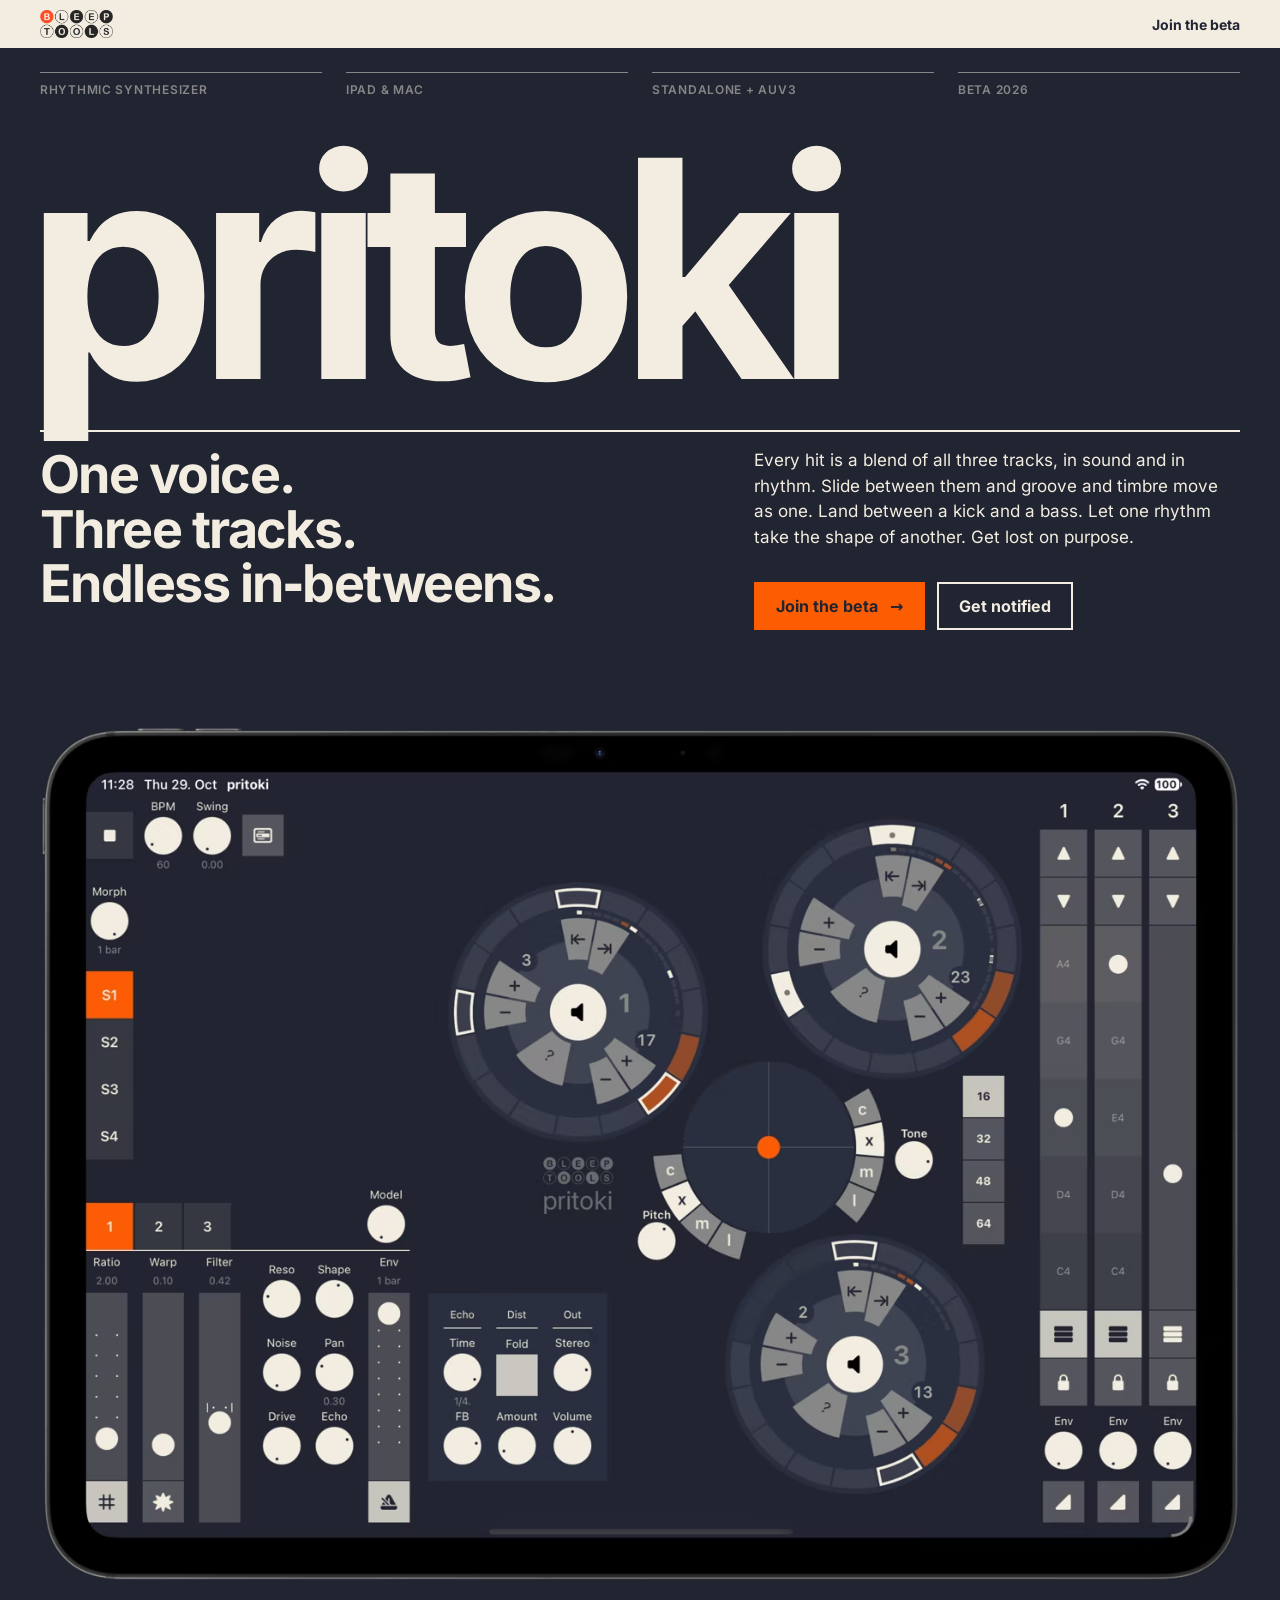
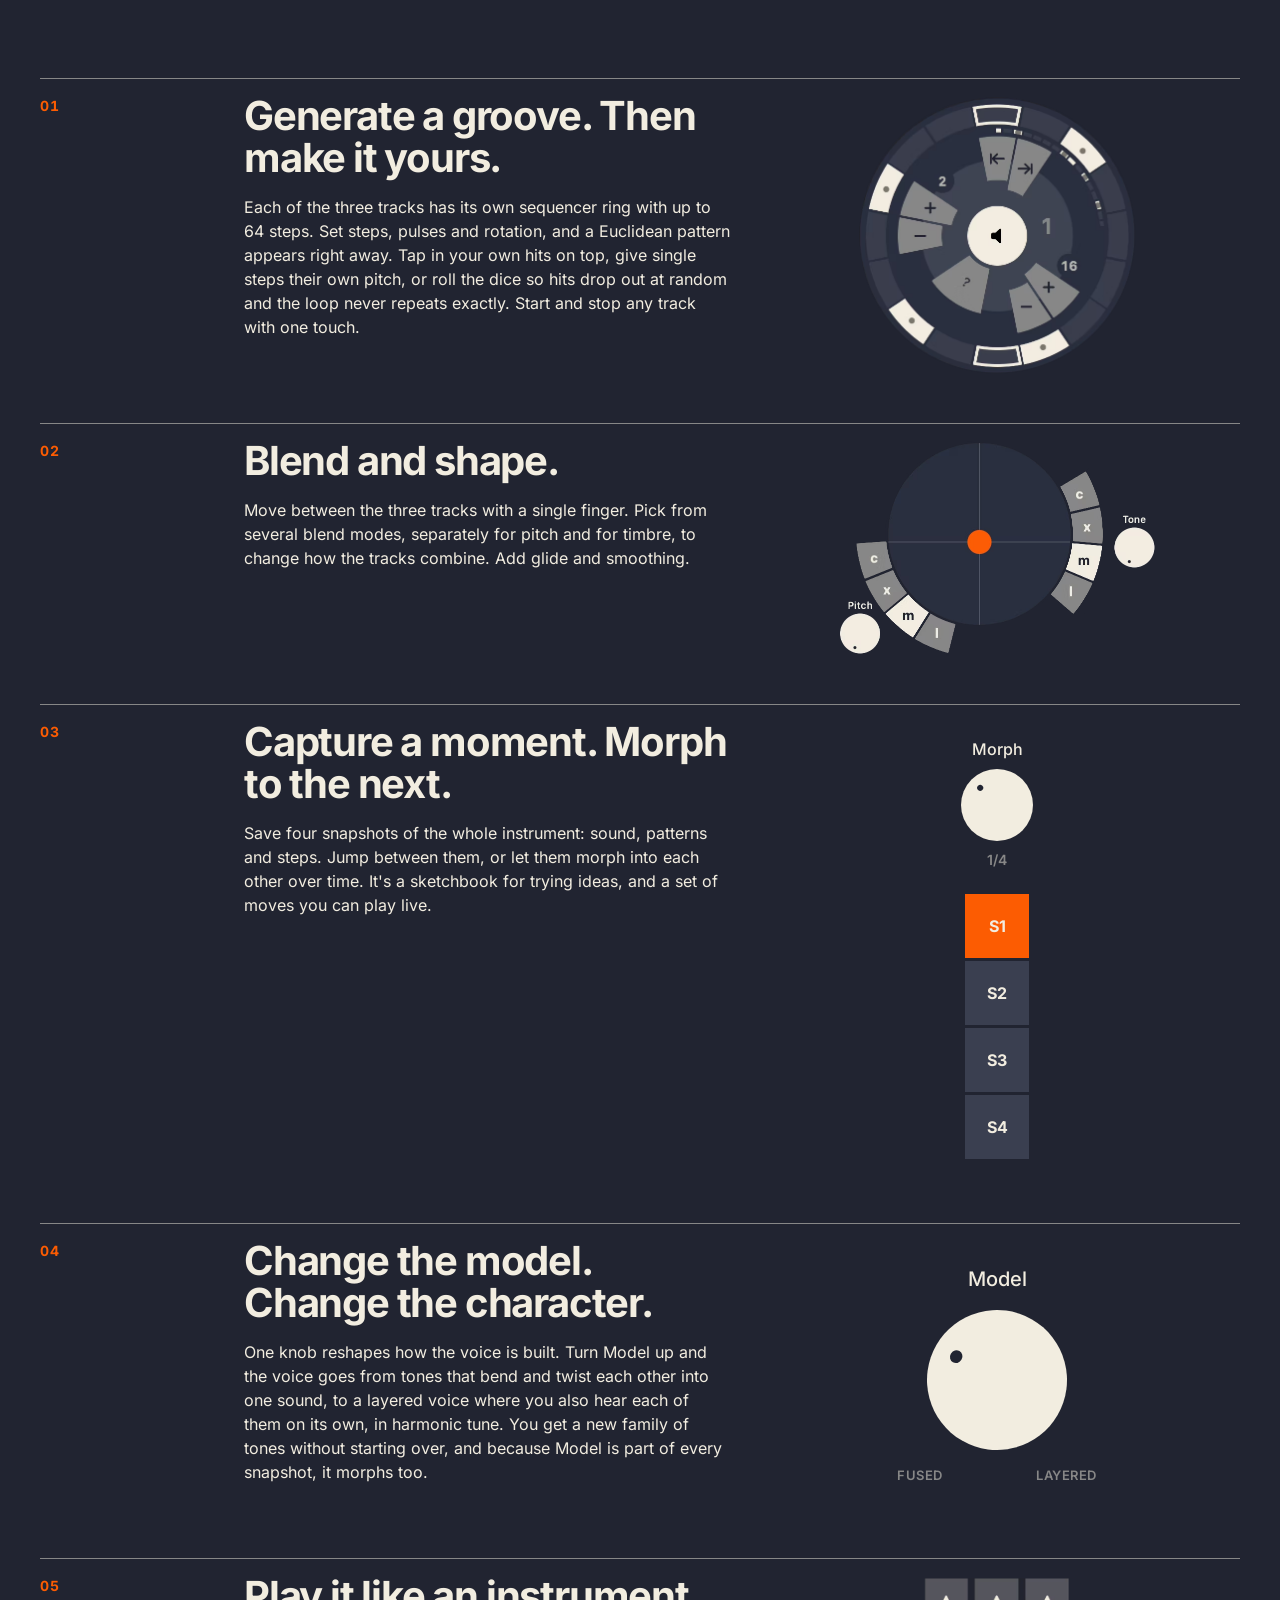
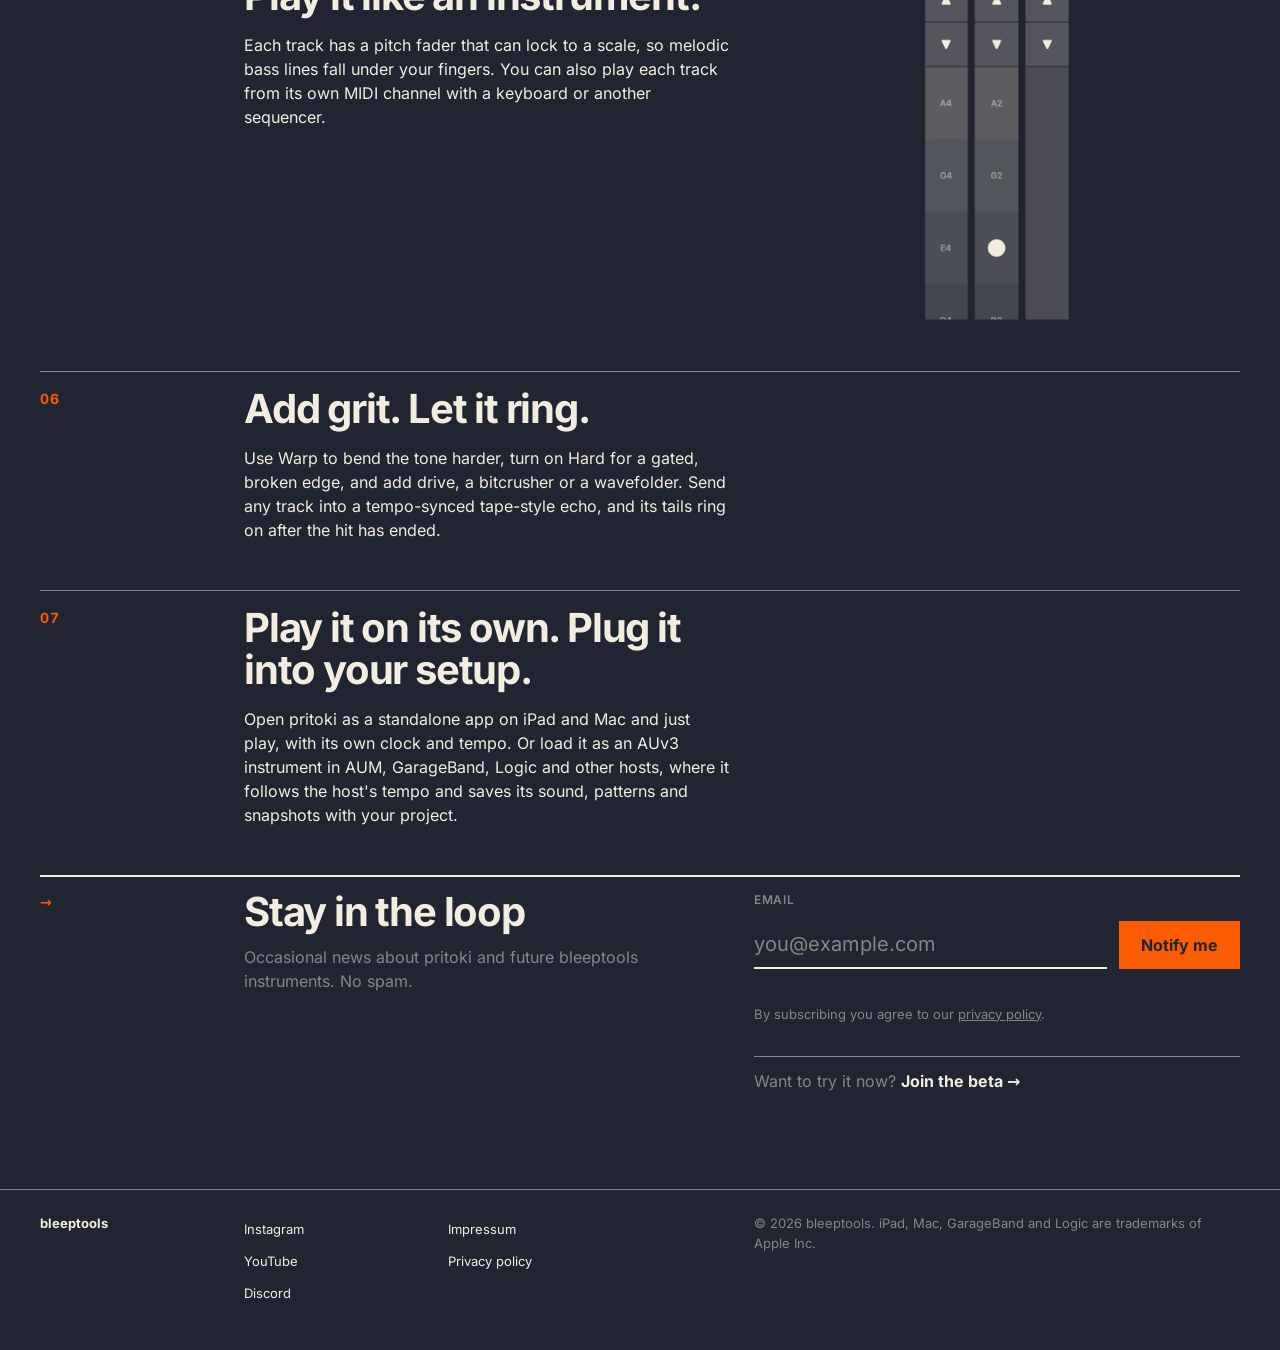
==== pritoki/index.html @ 31991b6c "Update texts" ====
<!doctype html>
<html lang="en">
<head>
  <meta charset="utf-8">
  <meta name="viewport" content="width=device-width, initial-scale=1">
  <title>pritoki: rhythmic synthesizer for iPad &amp; Mac (AUv3) · bleeptools</title>
  <meta name="description" content="pritoki is a rhythmic synthesizer for iPad and Mac, standalone and AUv3. One voice, three tracks, endless in-betweens: every hit is a blend of all three tracks, in sound and in rhythm.">
  <meta name="theme-color" content="#212431">
  <meta name="color-scheme" content="dark">

  <!-- TODO: set absolute URLs once the domain is known -->
  <meta property="og:type" content="website">
  <meta property="og:title" content="pritoki: One voice. Three tracks. Endless in-betweens.">
  <meta property="og:description" content="A rhythmic synthesizer for iPad and Mac, standalone and AUv3. Every hit is a blend of all three tracks, in sound and in rhythm.">
  <meta property="og:image" content="img/og.png">
  <meta property="og:image:width" content="1200">
  <meta property="og:image:height" content="630">
  <meta name="twitter:card" content="summary_large_image">

  <link rel="icon" href="../img/favicon.svg" type="image/svg+xml">
  <link rel="preload" href="../fonts/inter-latin-wght-normal.woff2" as="font" type="font/woff2" crossorigin>
  <link rel="stylesheet" href="css/style.css">
</head>
<body>

  <header class="topbar">
    <div class="wrap topbar__inner">
      <a class="topbar__logo" href="../" aria-label="bleeptools">
        <img src="../img/logo-bleeptools.png" alt="bleeptools" width="500" height="191">
      </a>
      <!-- TODO: beta link (TestFlight) -->
      <a class="topbar__link" href="#">Join the beta</a>
    </div>
  </header>

  <main>

    <section class="hero wrap" aria-labelledby="hero-title">
      <ul class="meta" aria-label="At a glance">
        <li>Rhythmic synthesizer</li>
        <li>iPad &amp; Mac</li>
        <li>Standalone + AUv3</li>
        <li>Beta 2026</li>
      </ul>

      <h1 class="hero__title" id="hero-title">pritoki</h1>

      <div class="grid hero__row">
        <p class="hero__tagline">One voice.<br>Three tracks.<br>Endless in&#8209;betweens.</p>
        <div class="hero__side">
          <p class="hero__intro">Every hit is a blend of all three tracks, in sound and in rhythm. Slide between them and groove and timbre move as one. Land between a kick and a bass. Let one rhythm take the shape of another. Get lost on purpose.</p>
          <div class="hero__ctas">
            <!-- TODO: beta link (TestFlight) -->
            <a class="btn btn--primary" href="#">Join the beta <span aria-hidden="true">→</span></a>
            <a class="btn btn--secondary" href="#signup">Get notified</a>
          </div>
        </div>
      </div>

      <div class="hero__image">
        <picture>
          <source type="image/avif"
                  srcset="img/hero-ipad-800.avif 800w, img/hero-ipad-1400.avif 1400w, img/hero-ipad-2000.avif 2000w"
                  sizes="(min-width: 1280px) 1200px, 100vw">
          <img src="img/hero-ipad-1400.png"
               srcset="img/hero-ipad-800.png 800w, img/hero-ipad-1400.png 1400w, img/hero-ipad-2000.png 2000w"
               sizes="(min-width: 1280px) 1200px, 100vw"
               width="2615" height="1864" fetchpriority="high"
               alt="pritoki on iPad: three circular sequencer rings around an XY blend pad, with snapshot, sound and pitch controls">
        </picture>
      </div>
    </section>

    <div class="features wrap">

      <section class="feature grid" aria-labelledby="f-groove">
        <span class="feature__index" aria-hidden="true">01</span>
        <div class="feature__text">
          <h2 id="f-groove">Generate a groove. Then make it yours.</h2>
          <p>Each of the three tracks has its own sequencer ring with up to 64 steps. Set steps, pulses and rotation, and a Euclidean pattern appears right away. Tap in your own hits on top, give single steps their own pitch, or roll the dice so hits drop out at random and the loop never repeats exactly. Start and stop any track with one touch.</p>
        </div>
        <div class="feature__visual">
          <picture>
            <source type="image/avif" srcset="img/generate-a-groove.avif">
            <img class="feature__img feature__img--groove" src="img/generate-a-groove.png" width="563" height="563" loading="lazy"
                 alt="A sequencer ring with step, pulse and rotation controls and a dice button for random hit dropouts">
          </picture>
        </div>
      </section>

      <section class="feature grid" aria-labelledby="f-blend">
        <span class="feature__index" aria-hidden="true">02</span>
        <div class="feature__text">
          <h2 id="f-blend">Blend and shape.</h2>
          <p>Move between the three tracks with a single finger. Pick from several blend modes, separately for pitch and for timbre, to change how the tracks combine. Add glide and smoothing.</p>
        </div>
        <div class="feature__visual">
          <picture>
            <source type="image/avif" srcset="img/blend-and-shape.avif">
            <img class="feature__img" src="img/blend-and-shape.png" width="638" height="432" loading="lazy"
                 alt="The XY blend pad with separate blend mode selectors and knobs for pitch and tone">
          </picture>
        </div>
      </section>

      <section class="feature grid" aria-labelledby="f-capture">
        <span class="feature__index" aria-hidden="true">03</span>
        <div class="feature__text">
          <h2 id="f-capture">Capture a moment. Morph to the next.</h2>
          <p>Save four snapshots of the whole instrument: sound, patterns and steps. Jump between them, or let them morph into each other over time. It's a sketchbook for trying ideas, and a set of moves you can play live.</p>
        </div>
        <div class="feature__visual">
          <div class="snap" role="img" aria-label="Morph knob next to four snapshot slots, S1 to S4">
            <div class="snap__morph">
              <span class="ctl-label">Morph</span>
              <span class="knob" style="--a: 135deg"></span>
              <span class="ctl-value">1/4</span>
            </div>
            <div class="snap__slots">
              <span class="snap__slot">S1</span>
              <span class="snap__slot">S2</span>
              <span class="snap__slot">S3</span>
              <span class="snap__slot">S4</span>
            </div>
          </div>
        </div>
      </section>

      <section class="feature grid" aria-labelledby="f-model">
        <span class="feature__index" aria-hidden="true">04</span>
        <div class="feature__text">
          <h2 id="f-model">Change the model. Change the character.</h2>
          <p>One knob reshapes how the voice is built. Turn Model up and the voice goes from tones that bend and twist each other into one sound, to a layered voice where you also hear each of them on its own, in harmonic tune. You get a new family of tones without starting over, and because Model is part of every snapshot, it morphs too.</p>
        </div>
        <div class="feature__visual">
          <div class="model" role="img" aria-label="The Model knob, turning between fused and layered voices">
            <span class="ctl-label model__label">Model</span>
            <span class="knob knob--lg"></span>
            <span class="model__scale" aria-hidden="true"><span>fused</span><span>layered</span></span>
          </div>
        </div>
      </section>

      <section class="feature grid" aria-labelledby="f-play">
        <span class="feature__index" aria-hidden="true">05</span>
        <div class="feature__text">
          <h2 id="f-play">Play it like an instrument.</h2>
          <p>Each track has a pitch fader that can lock to a scale, so melodic bass lines fall under your fingers. You can also play each track from its own MIDI channel with a keyboard or another sequencer.</p>
        </div>
        <div class="feature__visual">
          <picture>
            <source type="image/avif" srcset="img/play-it-like-an-instrument.avif">
            <img class="feature__img feature__img--tall" src="img/play-it-like-an-instrument.png" width="344" height="798" loading="lazy"
                 alt="Three pitch faders locked to a scale, with note names on each step">
          </picture>
        </div>
      </section>

      <section class="feature grid" aria-labelledby="f-grit">
        <span class="feature__index" aria-hidden="true">06</span>
        <div class="feature__text">
          <h2 id="f-grit">Add grit. Let it ring.</h2>
          <p>Use Warp to bend the tone harder, turn on Hard for a gated, broken edge, and add drive, a bitcrusher or a wavefolder. Send any track into a tempo-synced tape-style echo, and its tails ring on after the hit has ended.</p>
        </div>
        <!-- TODO: add a feature__visual here once the "Add grit" asset exists -->
      </section>

      <section class="feature grid" aria-labelledby="f-setup">
        <span class="feature__index" aria-hidden="true">07</span>
        <div class="feature__text">
          <h2 id="f-setup">Play it on its own. Plug it into your setup.</h2>
          <p>Open pritoki as a standalone app on iPad and Mac and just play, with its own clock and tempo. Or load it as an AUv3 instrument in AUM, GarageBand, Logic and other hosts, where it follows the host's tempo and saves its sound, patterns and snapshots with your project.</p>
        </div>
        <!-- TODO: add a feature__visual here once the "Play it on its own" asset exists -->
      </section>

    </div>

    <section class="signup wrap grid" id="signup" aria-labelledby="signup-title">
      <span class="feature__index" aria-hidden="true">→</span>
      <div class="signup__head">
        <h2 id="signup-title">Stay in the loop</h2>
        <p class="signup__sub">Occasional news about pritoki and future bleeptools instruments. No spam.</p>
      </div>
      <div class="signup__body">
        <!-- TODO: form endpoint / newsletter provider -->
        <form class="signup__form" action="" method="post">
          <label class="signup__label" for="email">Email</label>
          <input id="email" name="email" type="email" required autocomplete="email" placeholder="you@example.com">
          <button class="btn btn--primary" type="submit">Notify me</button>
        </form>
        <p class="signup__status" role="status" aria-live="polite"></p>
        <p class="signup__consent">By subscribing you agree to our <a href="../legal/privacy-en.html">privacy policy</a>.</p>
        <p class="signup__beta">Want to try it now? <a href="#">Join the beta →</a></p>
      </div>
    </section>

  </main>

  <footer class="footer">
    <div class="wrap grid footer__inner">
      <p class="footer__brand">bleeptools</p>
      <!-- TODO: social channel URLs -->
      <ul class="footer__col" aria-label="Social">
        <li><a href="#">Instagram</a></li>
        <li><a href="#">YouTube</a></li>
        <li><a href="#">Discord</a></li>
      </ul>
      <ul class="footer__col" aria-label="Legal">
        <li><a href="../legal/imprint-en.html">Impressum</a></li>
        <li><a href="../legal/privacy-en.html">Privacy policy</a></li>
      </ul>
      <p class="footer__fine">© 2026 bleeptools. iPad, Mac, GarageBand and Logic are trademarks of Apple Inc.</p>
    </div>
  </footer>

  <script src="js/main.js" defer></script>
</body>
</html>
---- pritoki/css/style.css ----
/* pritoki landing page. Swiss Style: strict 12-column grid, hairline rules,
   oversized flush-left type, square corners, orange as the only signal color.
   Mobile-first; see SPEC.md */

@font-face {
  font-family: "Inter";
  src: url("../../fonts/inter-latin-wght-normal.woff2") format("woff2");
  font-weight: 100 900;
  font-style: normal;
  font-display: swap;
}

:root {
  --c-navy: #212431;
  --c-slate: #2A2F3F;
  --c-accent: #FC5C02;
  --c-muted: #878787;
  --c-ivory: #F2EDE0;

  --rule: 1px solid var(--c-muted);
  --rule-strong: 2px solid var(--c-ivory);

  --gutter: 16px;
  --col-gap: 16px;
  --max: 1200px;

}

/* ---------- Base ---------- */

*,
*::before,
*::after { box-sizing: border-box; }

html {
  -webkit-text-size-adjust: 100%;
  scroll-behavior: smooth;
}

body {
  margin: 0;
  background: var(--c-navy);
  color: var(--c-ivory);
  font-family: "Inter", system-ui, -apple-system, sans-serif;
  font-size: 1rem;
  line-height: 1.5;
  -webkit-font-smoothing: antialiased;
  overflow-x: clip;
}

img { display: block; max-width: 100%; height: auto; }
h1, h2, p, ul { margin: 0; }
ul { padding: 0; list-style: none; }
a { color: inherit; }

:focus-visible {
  outline: 2px solid var(--c-accent);
  outline-offset: 3px;
}

.wrap {
  width: 100%;
  max-width: calc(var(--max) + 2 * var(--gutter));
  margin-inline: auto;
  padding-inline: var(--gutter);
}

/* Mobile: 4 columns; desktop: 12 columns */
.grid {
  display: grid;
  grid-template-columns: repeat(4, minmax(0, 1fr));
  column-gap: var(--col-gap);
}

/* ---------- Buttons ---------- */

.btn {
  display: inline-flex;
  align-items: center;
  gap: 12px;
  min-height: 48px;
  padding: 0 20px;
  border: 2px solid transparent;
  border-radius: 0;
  font: inherit;
  font-weight: 700;
  line-height: 1;
  text-decoration: none;
  cursor: pointer;
  transition: background-color .15s, color .15s, border-color .15s;
}

.btn--primary {
  background: var(--c-accent);
  color: var(--c-navy);
}
.btn--primary:hover { background: var(--c-ivory); }

.btn--secondary {
  border-color: var(--c-ivory);
  color: var(--c-ivory);
}
.btn--secondary:hover {
  background: var(--c-ivory);
  color: var(--c-navy);
}

/* ---------- Top bar ---------- */

.topbar { background: var(--c-ivory); }

.topbar__inner {
  display: flex;
  align-items: center;
  justify-content: space-between;
  min-height: 48px;
}

.topbar__logo {
  display: flex;
  align-items: center;
  min-height: 44px;
}
.topbar__logo img { width: auto; height: 28px; }

.topbar__link {
  display: none;
  align-items: center;
  min-height: 44px;
  color: var(--c-navy);
  font-size: .875rem;
  font-weight: 700;
  text-decoration: none;
}
.topbar__link:hover { color: var(--c-accent); }

/* ---------- Hero ---------- */

.hero { padding-block: 24px 64px; }

/* Information row above the title, each item on its own column */
.meta {
  display: grid;
  grid-template-columns: repeat(2, minmax(0, 1fr));
  column-gap: var(--col-gap);
  row-gap: 8px;
  font-size: .75rem;
  font-weight: 600;
  letter-spacing: .06em;
  text-transform: uppercase;
  color: var(--c-muted);
}
.meta li {
  padding-top: 8px;
  border-top: var(--rule);
}

.hero__title {
  margin: 32px 0 0 -.05em;
  font-size: clamp(5rem, 31vw, 19rem);
  font-weight: 700;
  line-height: .8;
  letter-spacing: -.065em;
}

.hero__row {
  row-gap: 32px;
  margin-top: 40px;
  padding-top: 16px;
  border-top: var(--rule-strong);
}

.hero__tagline {
  grid-column: 1 / -1;
  font-size: clamp(1.75rem, 8vw, 3.25rem);
  font-weight: 700;
  line-height: 1.05;
  letter-spacing: -.03em;
}

.hero__side { grid-column: 1 / -1; }

.hero__intro {
  max-width: 46ch;
  font-size: 1.0625rem;
}

.hero__ctas {
  display: flex;
  flex-wrap: wrap;
  gap: 12px;
  margin-top: 32px;
}

.hero__image { margin-top: 64px; }
.hero__image img { width: 100%; }

/* ---------- Feature blocks ---------- */

.feature {
  row-gap: 24px;
  padding-block: 16px 32px;
  border-top: var(--rule);
}

.feature__index {
  grid-column: 1 / -1;
  color: var(--c-accent);
  font-size: .875rem;
  font-weight: 700;
  letter-spacing: .04em;
  font-variant-numeric: tabular-nums;
}

.feature__text { grid-column: 1 / -1; }

.feature h2 {
  font-size: clamp(1.625rem, 6.5vw, 2.5rem);
  font-weight: 700;
  line-height: 1.05;
  letter-spacing: -.03em;
}

.feature p {
  max-width: 52ch;
  margin-top: 16px;
}

.feature__visual {
  grid-column: 1 / -1;
  justify-self: center;
}

.feature__img { width: 100%; max-width: 320px; }
.feature__img--groove { max-width: 280px; }

/* Tall pitch faders: crop from the top on small screens */
.feature__img--tall {
  max-width: 180px;
  height: 260px;
  object-fit: cover;
  object-position: top;
}

/* ---------- Signup ---------- */

.signup {
  row-gap: 24px;
  padding-block: 16px 96px;
  /* Strong rule inset to the content width (the section itself carries the gutters) */
  background: linear-gradient(var(--c-ivory), var(--c-ivory)) center top / calc(100% - 2 * var(--gutter)) 2px no-repeat;
}

.signup__head,
.signup__body { grid-column: 1 / -1; }

.signup h2 {
  font-size: clamp(1.625rem, 6.5vw, 2.5rem);
  font-weight: 700;
  line-height: 1.05;
  letter-spacing: -.03em;
}

.signup__sub {
  margin-top: 12px;
  color: var(--c-muted);
}

.signup__form {
  display: grid;
  grid-template-columns: 1fr;
  gap: 12px;
}

.signup__label {
  font-size: .75rem;
  font-weight: 600;
  letter-spacing: .06em;
  text-transform: uppercase;
  color: var(--c-muted);
}

.signup__form input {
  min-height: 48px;
  padding: 0;
  border: 0;
  border-bottom: var(--rule-strong);
  border-radius: 0;
  background: transparent;
  color: var(--c-ivory);
  font: inherit;
  font-size: 1.25rem;
}
.signup__form input::placeholder { color: var(--c-muted); }
.signup__form input:focus-visible {
  outline: none;
  border-bottom-color: var(--c-accent);
}

.signup__form .btn { justify-self: start; }

.signup__status {
  min-height: 1.5em;
  margin-top: 12px;
  font-weight: 600;
}

.signup__consent {
  color: var(--c-muted);
  font-size: .8125rem;
}

.signup__beta {
  margin-top: 32px;
  padding-top: 12px;
  border-top: var(--rule);
  color: var(--c-muted);
}
.signup__beta a {
  color: var(--c-ivory);
  font-weight: 700;
  text-decoration: none;
}
.signup__consent a:hover,
.signup__beta a:hover { color: var(--c-accent); }

/* ---------- Footer ---------- */

.footer { border-top: var(--rule); }

.footer__inner {
  row-gap: 24px;
  padding-block: 24px 40px;
  font-size: .8125rem;
}

.footer__brand {
  grid-column: 1 / -1;
  font-weight: 700;
}

.footer__col { grid-column: span 2; }

.footer a {
  display: inline-flex;
  align-items: center;
  min-height: 32px;
  text-decoration: none;
}
.footer a:hover { color: var(--c-accent); }

.footer__fine {
  grid-column: 1 / -1;
  color: var(--c-muted);
}

/* ---------- md: 768px ---------- */

@media (min-width: 768px) {
  :root {
    --gutter: 24px;
    --col-gap: 24px;
  }

  .topbar__link { display: inline-flex; }

  .meta { grid-template-columns: repeat(4, minmax(0, 1fr)); }

  .signup__form {
    grid-template-columns: 1fr auto;
    align-items: end;
  }
  .signup__label { grid-column: 1 / -1; }
}

/* ---------- lg: 1024px ---------- */

@media (min-width: 1024px) {
  :root { --gutter: 40px; }

  .grid { grid-template-columns: repeat(12, minmax(0, 1fr)); }

  .meta { grid-template-columns: repeat(12, minmax(0, 1fr)); }
  .meta li { grid-column: span 3; }

  .hero { padding-block: 24px 96px; }
  .hero__title { margin-top: 48px; }

  .hero__tagline { grid-column: 1 / span 6; }
  .hero__side { grid-column: 8 / span 5; }

  .hero__image { margin-top: 96px; }

  /* Index | text | visual, on the same columns for every block */
  .feature {
    padding-block: 16px 48px;
    align-items: start;
  }
  .feature__index { grid-column: 1 / span 2; }
  .feature__text { grid-column: 3 / span 5; }
  .feature__visual { grid-column: 8 / span 5; }

  .feature__img--tall {
    max-width: 150px;
    height: auto;
  }

  .signup .feature__index { grid-column: 1 / span 2; }
  .signup__head { grid-column: 3 / span 5; }
  .signup__body { grid-column: 8 / span 5; }

  .footer__brand { grid-column: 1 / span 2; }
  .footer__col { grid-column: span 2; }
  .footer__col:nth-of-type(1) { grid-column: 3 / span 2; }
  .footer__fine { grid-column: 8 / span 5; }
}

/* ---------- Rebuilt app controls (Morph/snapshots, Model knob) ---------- */

.ctl-label {
  font-size: 1rem;
  font-weight: 500;
  color: #F2EDE0;
}

.ctl-value {
  color: #878787;
  font-size: .875rem;
  font-weight: 600;
}

/* Knob: ivory disc with an indicator dot; --a rotates the dot
   clockwise from 6 o'clock (45deg = min, 315deg = max). */
.knob {
  position: relative;
  display: block;
  width: 72px;
  aspect-ratio: 1;
  border-radius: 50%;
  background: #F2EDE0;
  transform: rotate(var(--a, 45deg));
}
.knob::after {
  content: "";
  position: absolute;
  left: 50%;
  bottom: 12%;
  width: 9%;
  aspect-ratio: 1;
  border-radius: 50%;
  background: #212431;
  transform: translateX(-50%);
}

/* Snapshots: horizontal on mobile, vertical column from 1024px */
.snap {
  display: flex;
  align-items: center;
  gap: 24px;
  padding-block: 16px;
}

.snap__morph {
  display: flex;
  flex-direction: column;
  align-items: center;
  gap: 8px;
}

.snap__slots {
  display: flex;
  gap: 3px;
  overflow: hidden;
}

.snap__slot {
  display: grid;
  place-items: center;
  width: clamp(44px, 13vw, 64px);
  aspect-ratio: 1;
  background: #3A3F50;
  color: #F2EDE0;
  font-weight: 700;
}
.snap__slot:first-child { background: #FC5C02; }

@keyframes snap-active {
  0%, 22% { background: #FC5C02; }
  25%, 97% { background: #3A3F50; }
  100% { background: #FC5C02; }
}

.snap__slot { animation: snap-active 10s linear infinite; }
.snap__slot:nth-child(2) { animation-delay: -7.5s; }
.snap__slot:nth-child(3) { animation-delay: -5s; }
.snap__slot:nth-child(4) { animation-delay: -2.5s; }

/* Model knob */
.model {
  display: flex;
  flex-direction: column;
  align-items: center;
  gap: 16px;
  padding-block: 24px;
}

.model__label { font-size: 1.25rem; }

.knob--lg {
  width: clamp(110px, 32vw, 140px);
  --a: 120deg;
  animation: model-turn 7s ease-in-out infinite alternate;
}

@keyframes model-turn {
  from { transform: rotate(60deg); }
  to { transform: rotate(300deg); }
}

.model__scale {
  display: flex;
  justify-content: space-between;
  width: clamp(160px, 48vw, 200px);
  color: #878787;
  font-size: .8125rem;
  font-weight: 600;
  letter-spacing: .04em;
  text-transform: uppercase;
}

@media (min-width: 1024px) {
  .snap { flex-direction: column; }
  .snap__slots { flex-direction: column; }
  .snap__slot { width: 64px; }
}

@media (prefers-reduced-motion: reduce) {
  .snap__slot,
  .knob--lg { animation: none; }
}
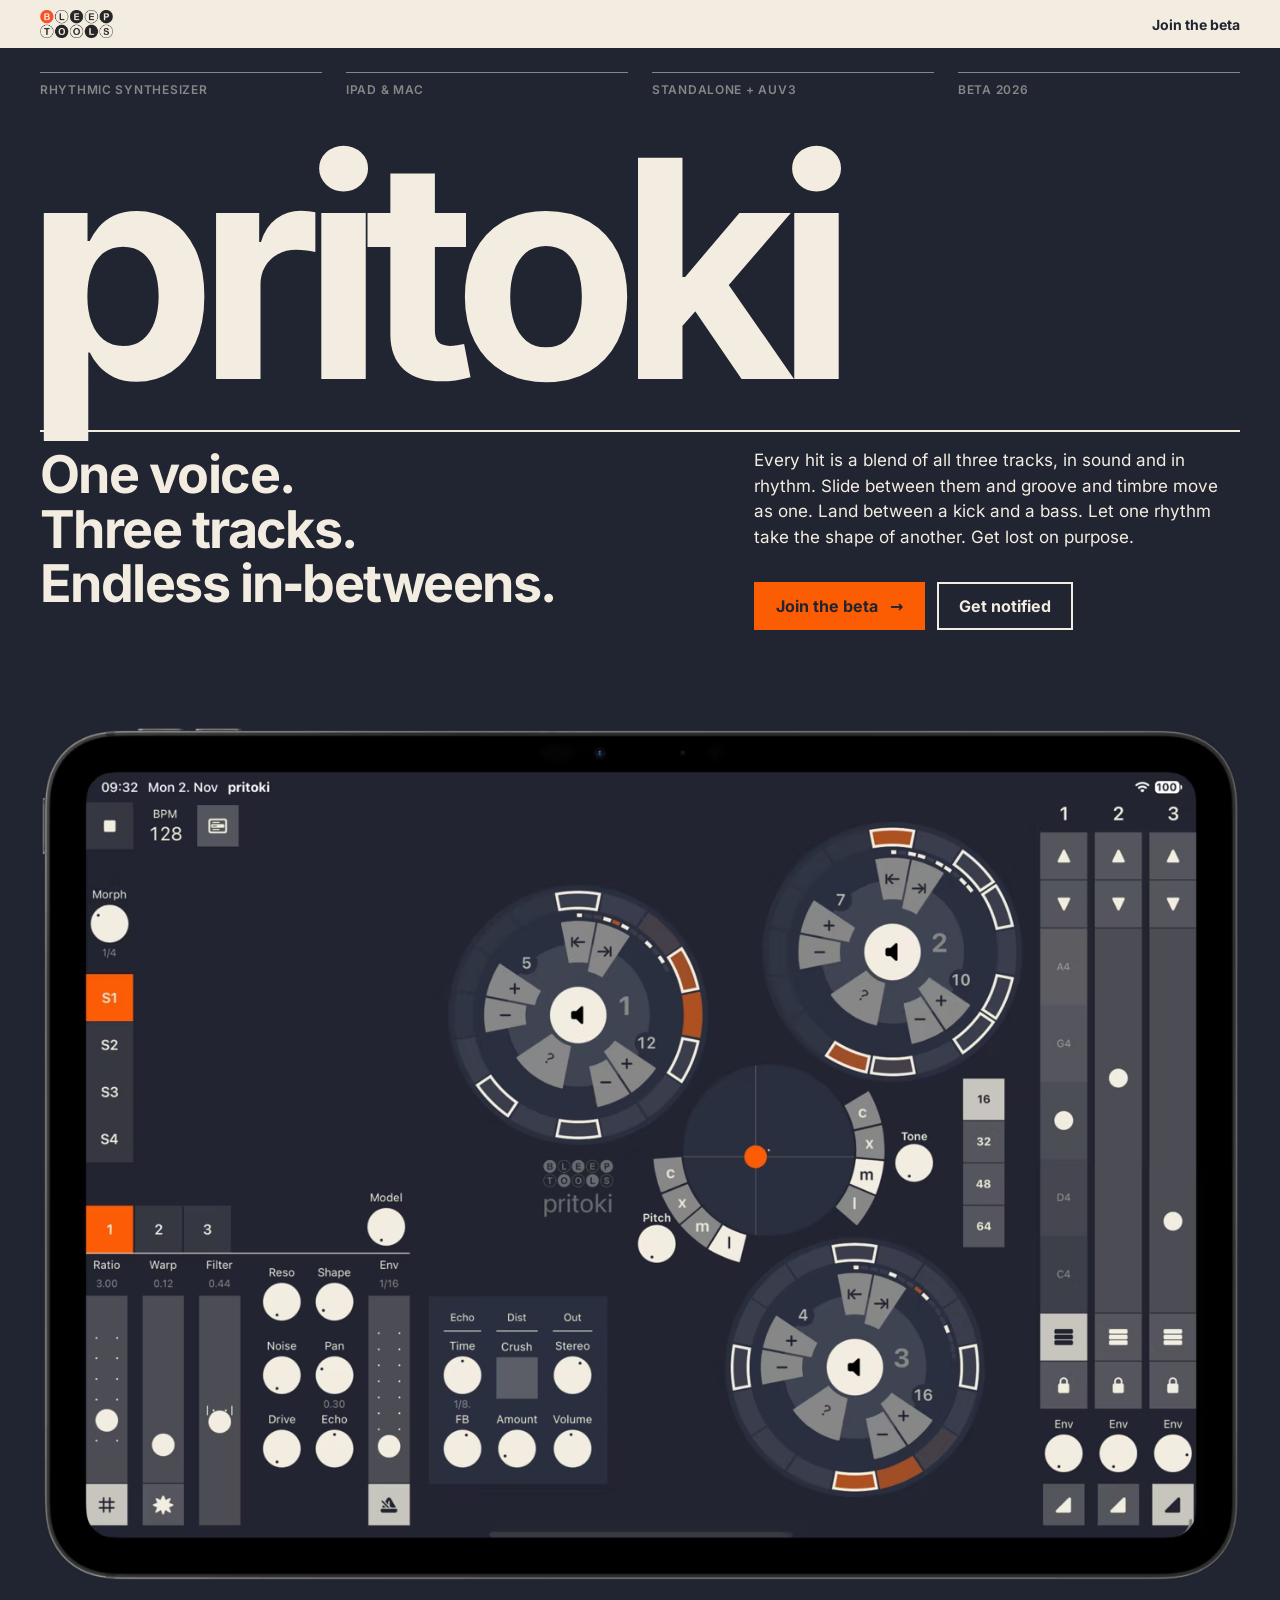
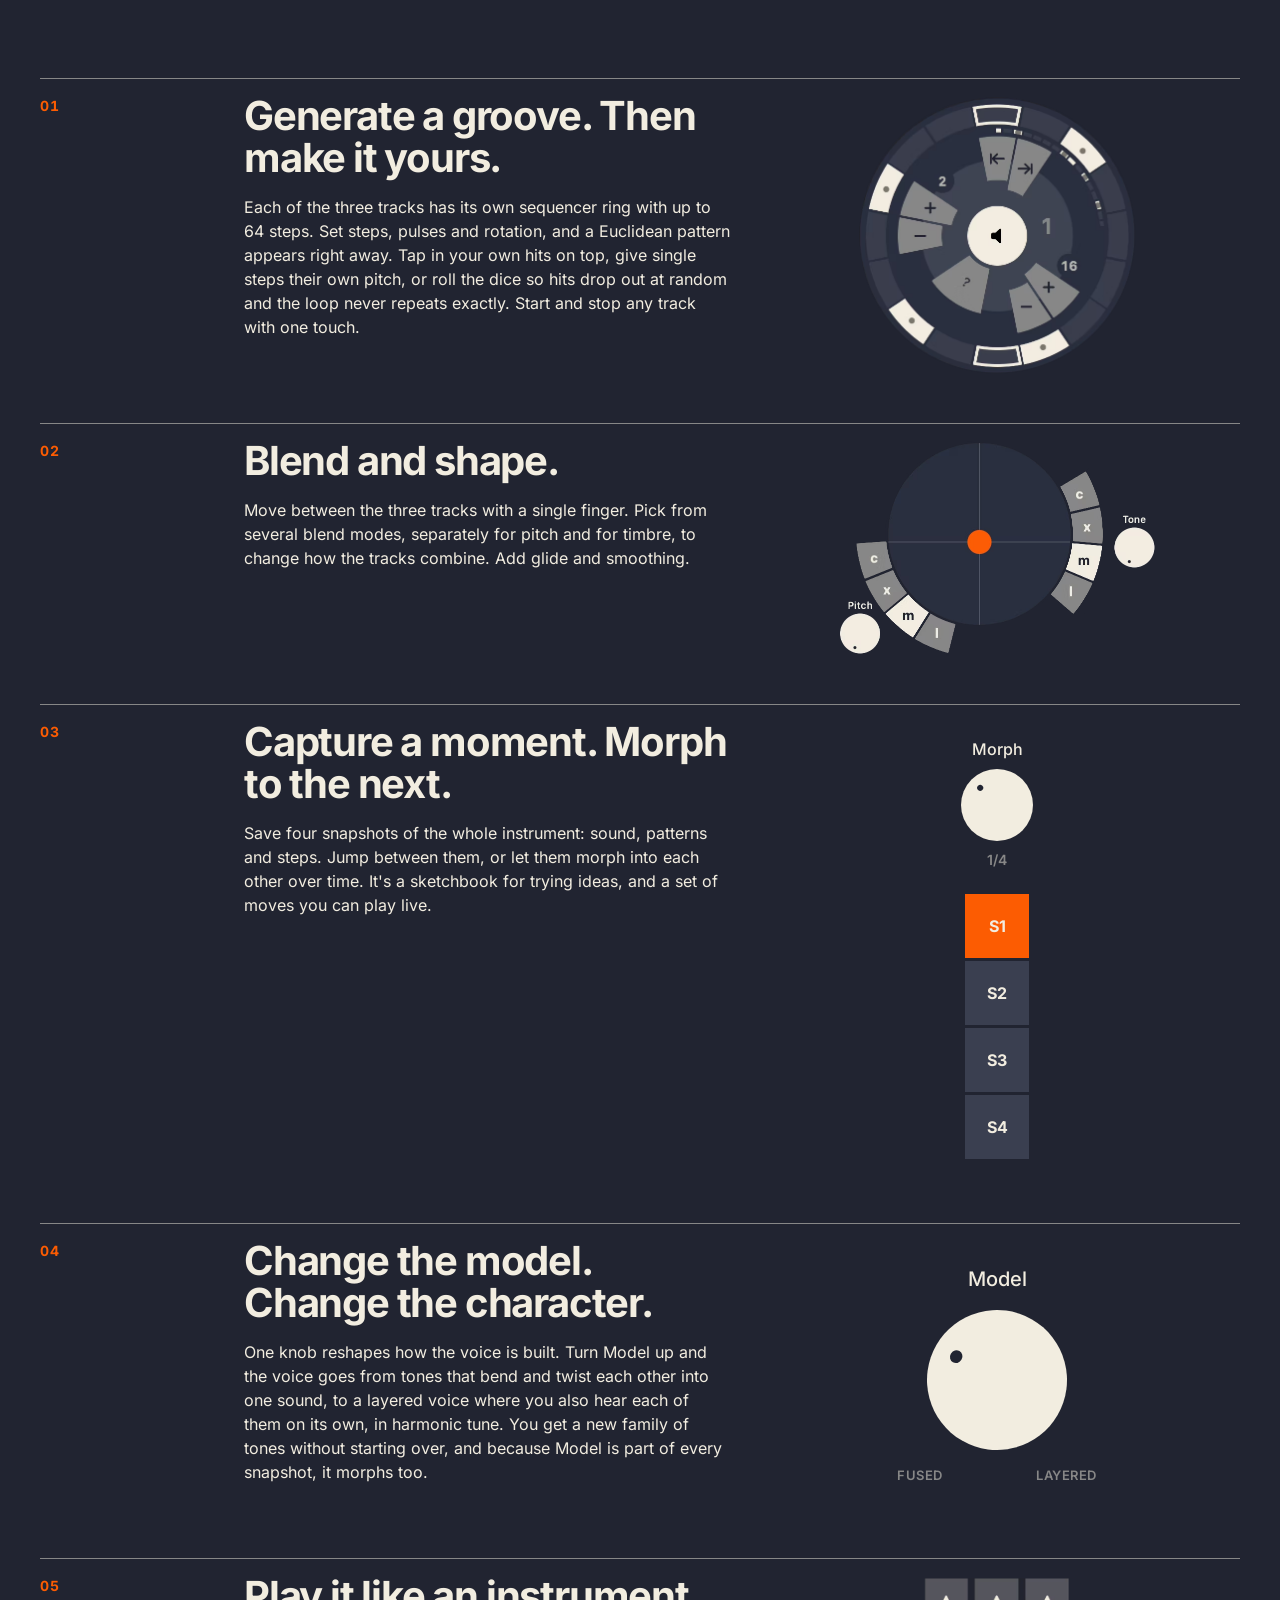
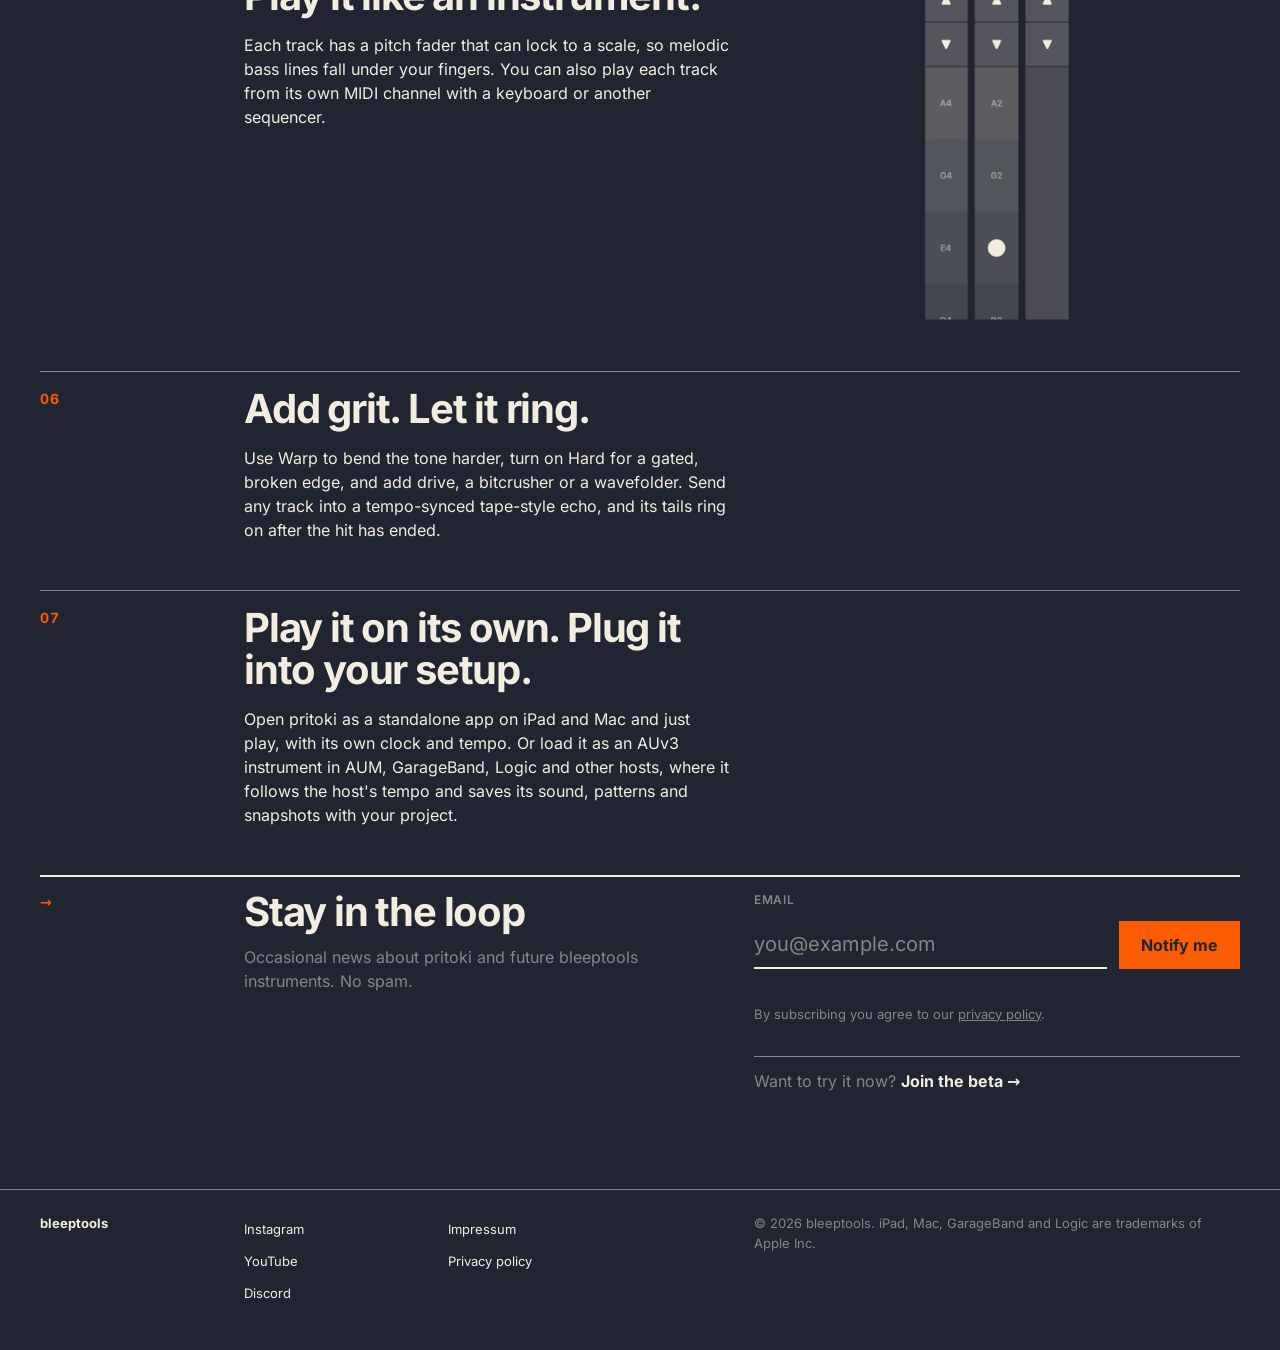
==== commit aedd1ba4: "Screens" ====
--- a/pritoki/index.html
+++ b/pritoki/index.html
@@ -28,8 +28,7 @@
       <a class="topbar__logo" href="../" aria-label="bleeptools">
         <img src="../img/logo-bleeptools.png" alt="bleeptools" width="500" height="191">
       </a>
-      <!-- TODO: beta link (TestFlight) -->
-      <a class="topbar__link" href="#">Join the beta</a>
+      <a class="topbar__link" href="https://testflight.apple.com/join/NV3zgBBt">Join the beta</a>
     </div>
   </header>
 
@@ -50,8 +49,7 @@
         <div class="hero__side">
           <p class="hero__intro">Every hit is a blend of all three tracks, in sound and in rhythm. Slide between them and groove and timbre move as one. Land between a kick and a bass. Let one rhythm take the shape of another. Get lost on purpose.</p>
           <div class="hero__ctas">
-            <!-- TODO: beta link (TestFlight) -->
-            <a class="btn btn--primary" href="#">Join the beta <span aria-hidden="true">→</span></a>
+                  <a class="btn btn--primary" href="https://testflight.apple.com/join/NV3zgBBt">Join the beta <span aria-hidden="true">→</span></a>
             <a class="btn btn--secondary" href="#signup">Get notified</a>
           </div>
         </div>
@@ -191,7 +189,7 @@
         </form>
         <p class="signup__status" role="status" aria-live="polite"></p>
         <p class="signup__consent">By subscribing you agree to our <a href="../legal/privacy-en.html">privacy policy</a>.</p>
-        <p class="signup__beta">Want to try it now? <a href="#">Join the beta →</a></p>
+        <p class="signup__beta">Want to try it now? <a href="https://testflight.apple.com/join/NV3zgBBt">Join the beta →</a></p>
       </div>
     </section>
 
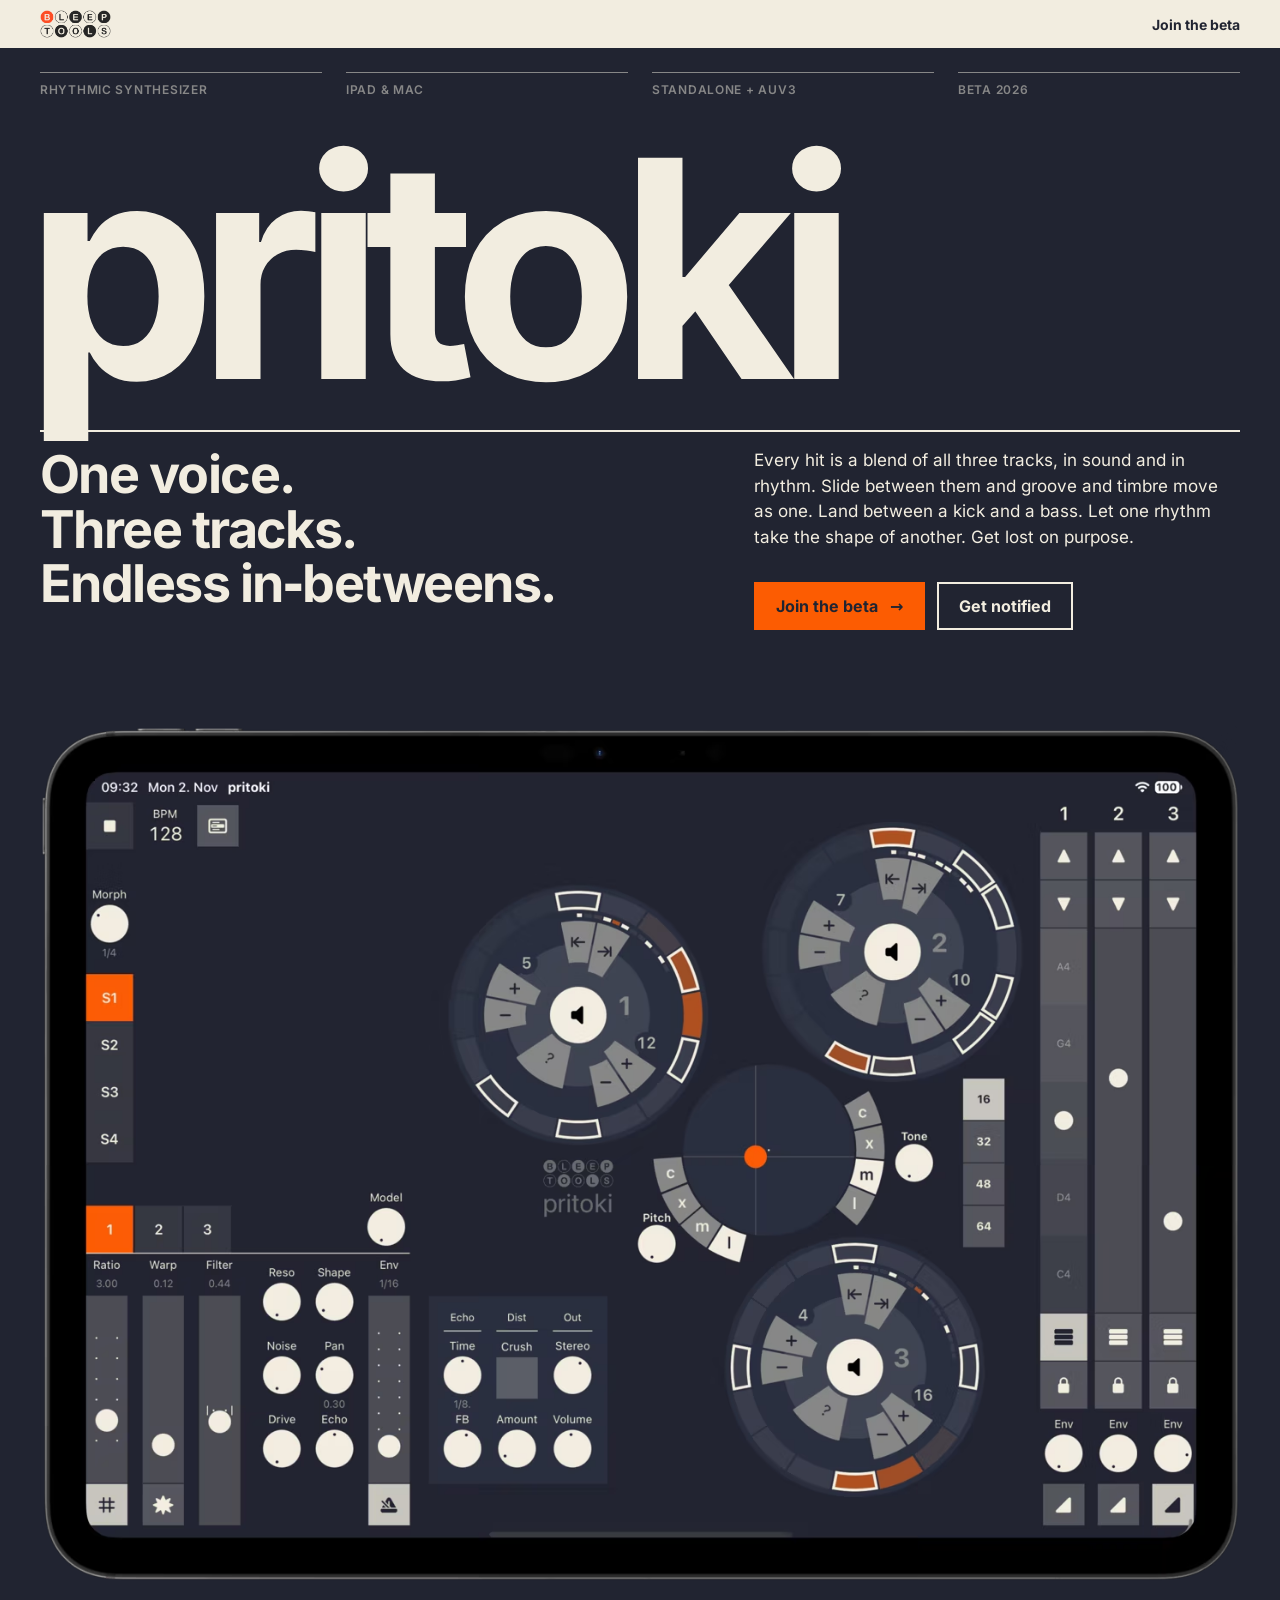
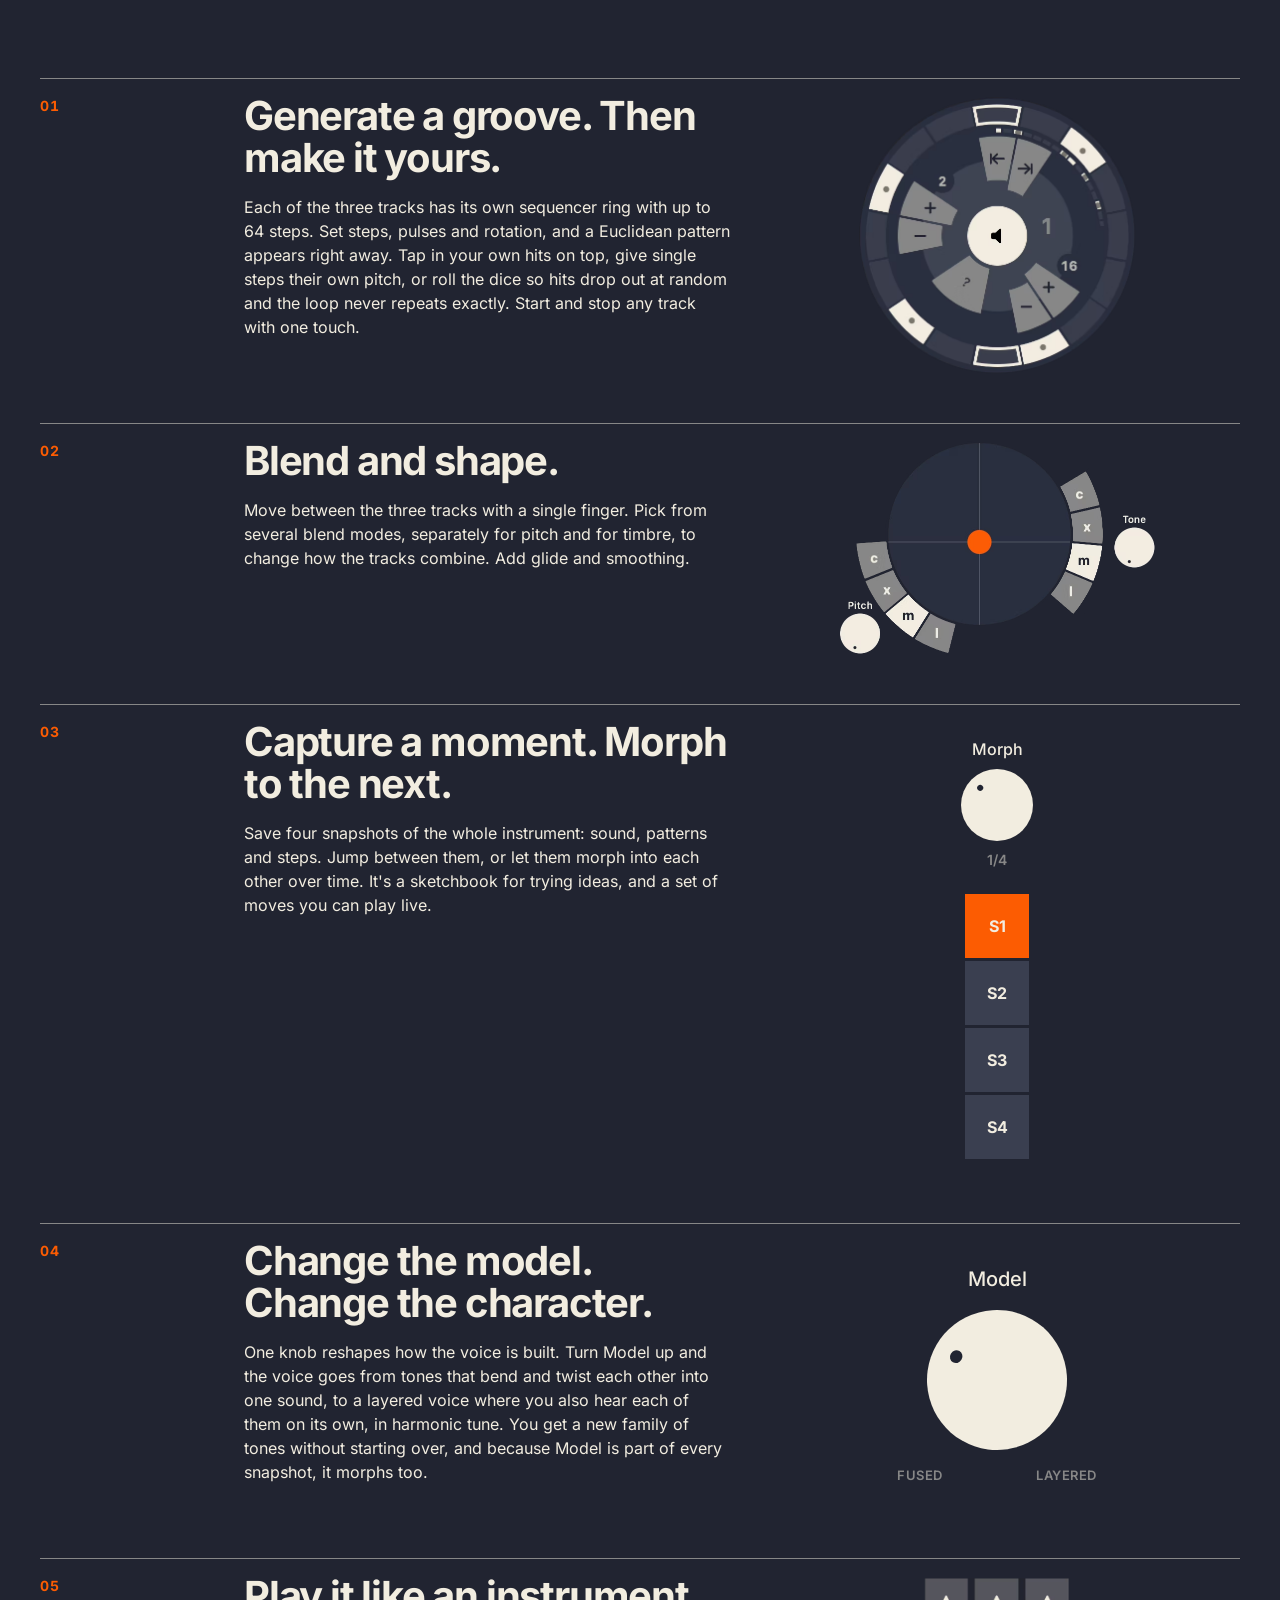
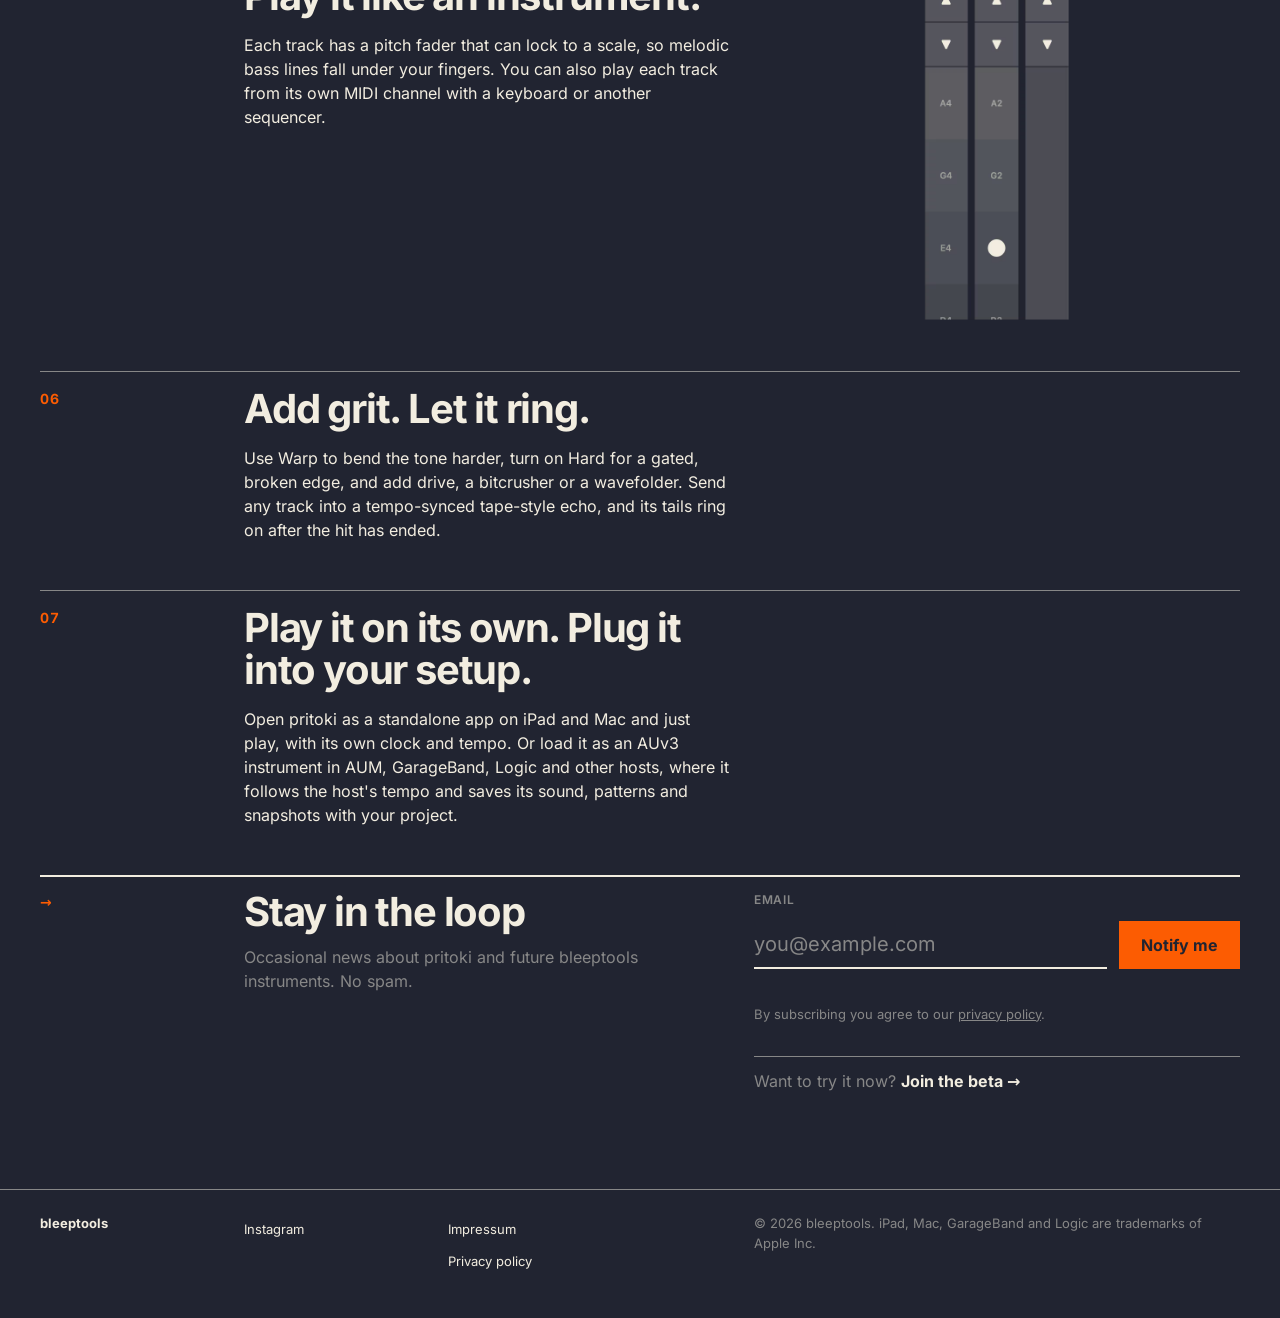
==== commit b43f8021: "Social" ====
--- a/pritoki/index.html
+++ b/pritoki/index.html
@@ -8,11 +8,12 @@
   <meta name="theme-color" content="#212431">
   <meta name="color-scheme" content="dark">
 
-  <!-- TODO: set absolute URLs once the domain is known -->
+  <link rel="canonical" href="https://bleep.tools/pritoki/">
   <meta property="og:type" content="website">
+  <meta property="og:url" content="https://bleep.tools/pritoki/">
   <meta property="og:title" content="pritoki: One voice. Three tracks. Endless in-betweens.">
   <meta property="og:description" content="A rhythmic synthesizer for iPad and Mac, standalone and AUv3. Every hit is a blend of all three tracks, in sound and in rhythm.">
-  <meta property="og:image" content="img/og.png">
+  <meta property="og:image" content="https://bleep.tools/pritoki/img/og.png">
   <meta property="og:image:width" content="1200">
   <meta property="og:image:height" content="630">
   <meta name="twitter:card" content="summary_large_image">
@@ -181,8 +182,10 @@
         <p class="signup__sub">Occasional news about pritoki and future bleeptools instruments. No spam.</p>
       </div>
       <div class="signup__body">
-        <!-- TODO: form endpoint / newsletter provider -->
-        <form class="signup__form" action="" method="post">
+        <!-- CleverReach signup form (double opt-in). Without JS it posts in a new tab. -->
+        <form class="signup__form" action="https://flow.cleverreach.com/fl/88aec855-248c-4b65-8b26-6b7c831bde7d/confirm" method="post" target="_blank">
+          <!-- Honeypot: hidden from people, filled in by bots -->
+          <input class="signup__hp" type="text" name="email_confirm" tabindex="-1" autocomplete="off" aria-hidden="true">
           <label class="signup__label" for="email">Email</label>
           <input id="email" name="email" type="email" required autocomplete="email" placeholder="you@example.com">
           <button class="btn btn--primary" type="submit">Notify me</button>
@@ -198,11 +201,12 @@
   <footer class="footer">
     <div class="wrap grid footer__inner">
       <p class="footer__brand">bleeptools</p>
-      <!-- TODO: social channel URLs -->
       <ul class="footer__col" aria-label="Social">
-        <li><a href="#">Instagram</a></li>
+        <li><a href="https://www.instagram.com/bleeptools/">Instagram</a></li>
+        <!-- Hidden until the channels exist:
         <li><a href="#">YouTube</a></li>
         <li><a href="#">Discord</a></li>
+        -->
       </ul>
       <ul class="footer__col" aria-label="Legal">
         <li><a href="../legal/imprint-en.html">Impressum</a></li>
--- a/pritoki/css/style.css
+++ b/pritoki/css/style.css
@@ -298,6 +298,9 @@
 }
 
 .signup__form .btn { justify-self: start; }
+.signup__form .btn:disabled { opacity: .6; cursor: progress; }
+
+.signup__hp { display: none !important; }
 
 .signup__status {
   min-height: 1.5em;
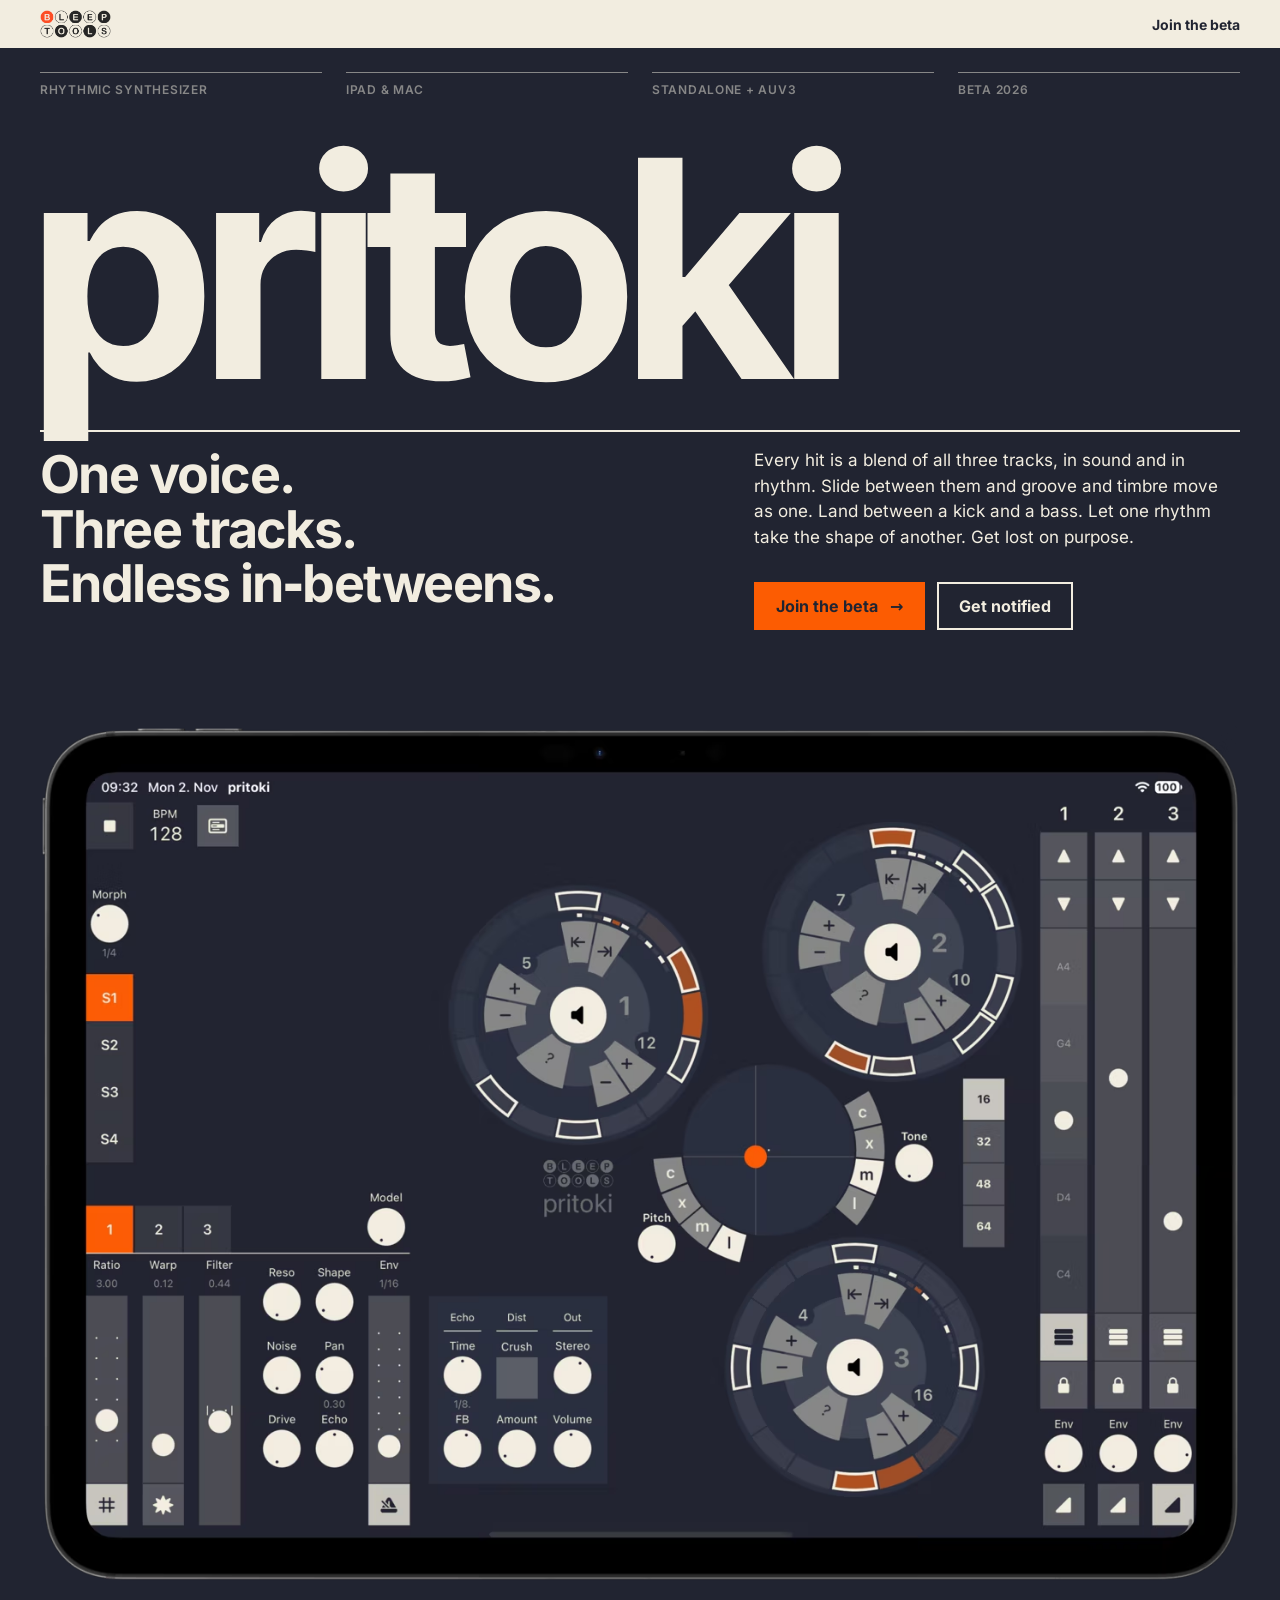
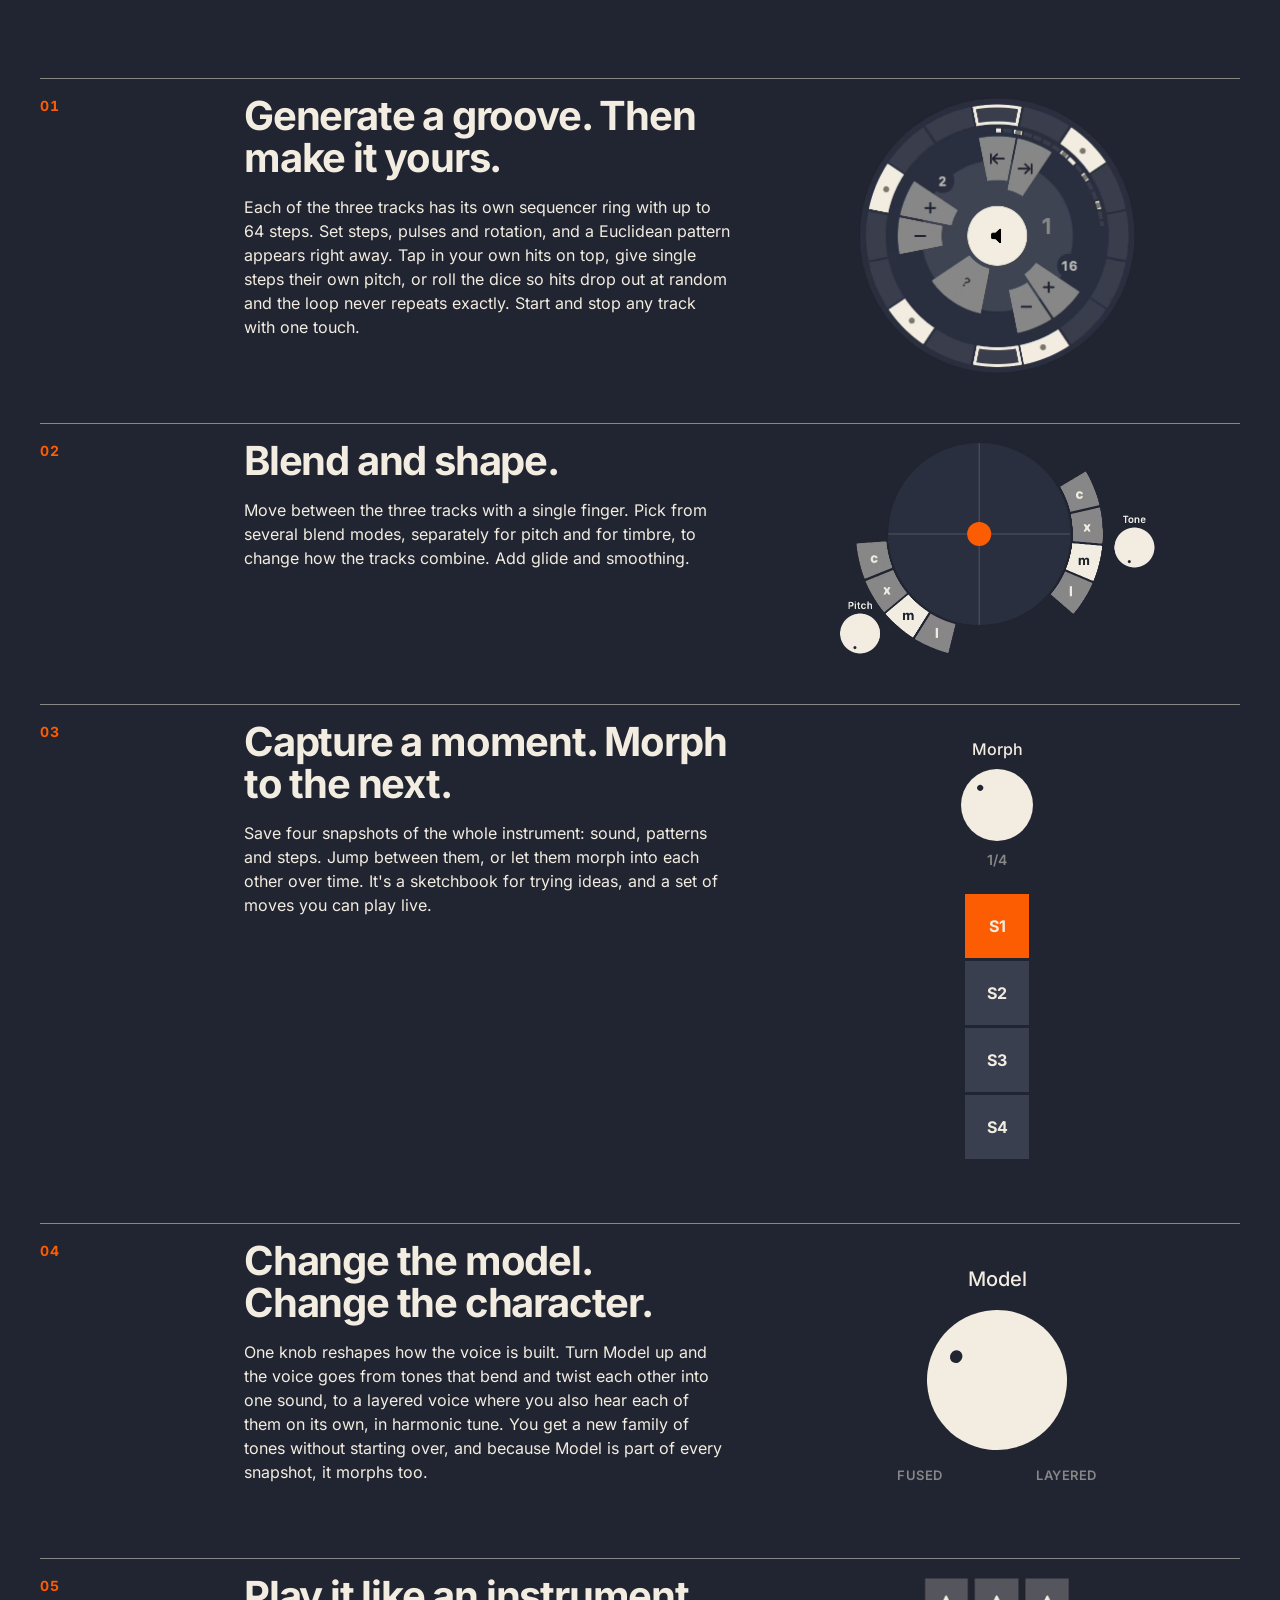
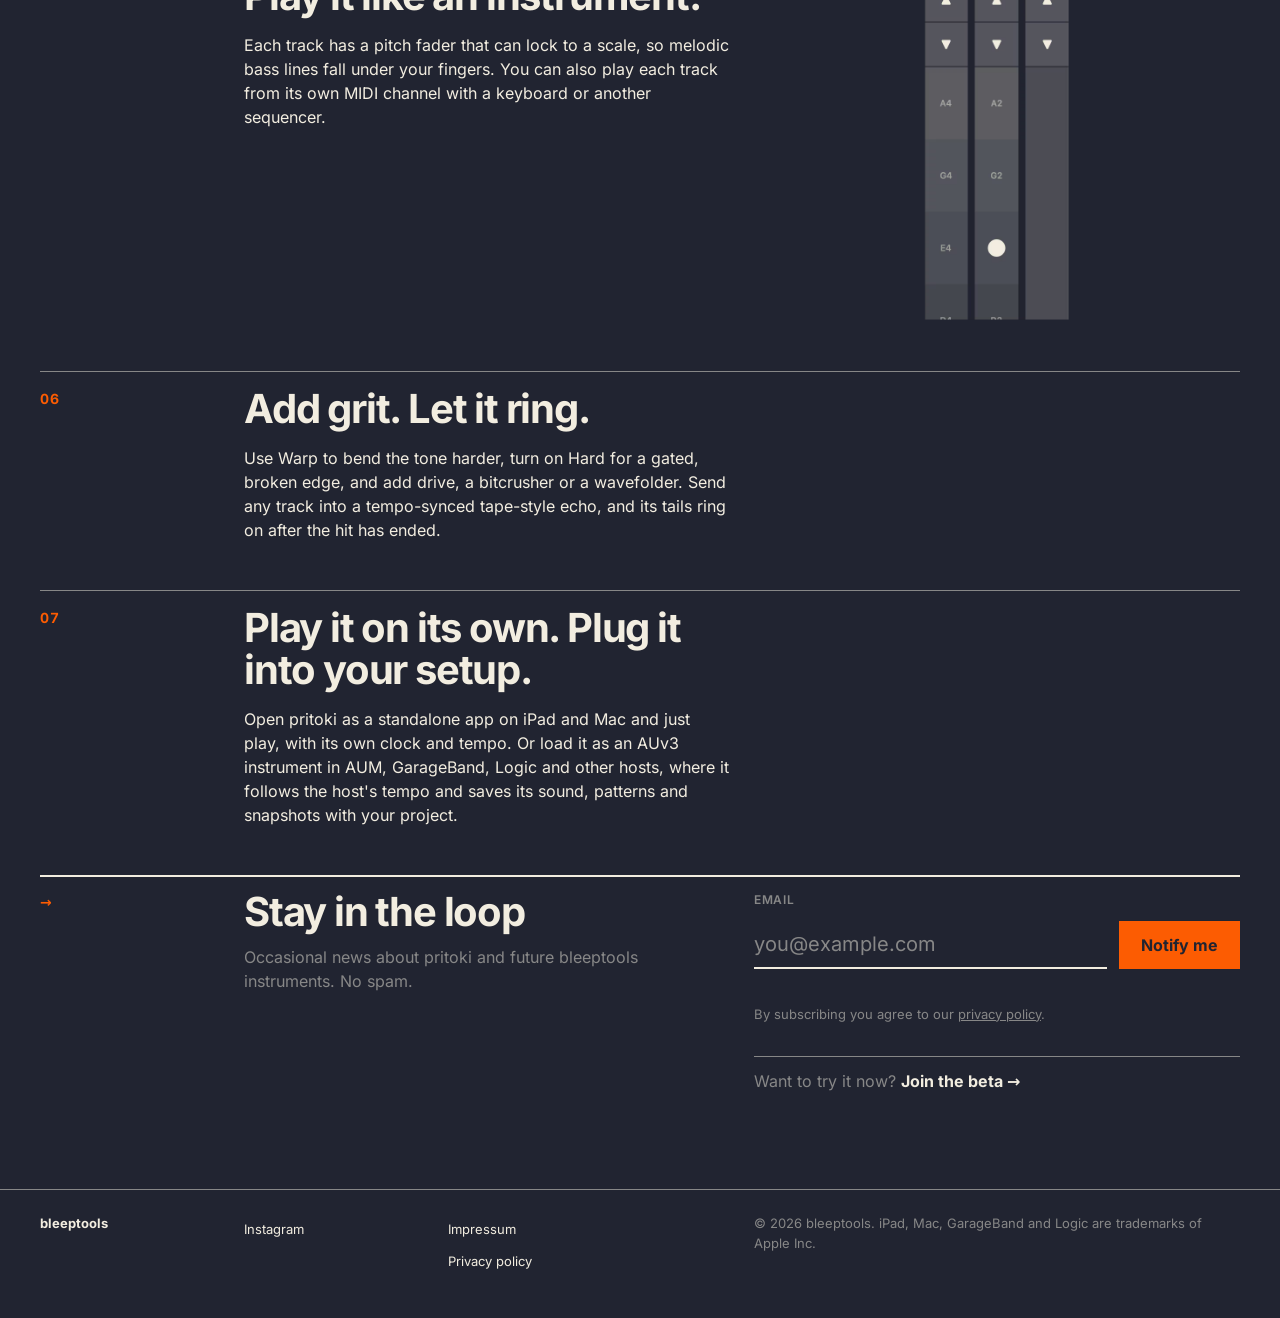
==== commit 30139961: "Animate" ====
--- a/pritoki/index.html
+++ b/pritoki/index.html
@@ -94,11 +94,36 @@
           <p>Move between the three tracks with a single finger. Pick from several blend modes, separately for pitch and for timbre, to change how the tracks combine. Add glide and smoothing.</p>
         </div>
         <div class="feature__visual">
-          <picture>
-            <source type="image/avif" srcset="img/blend-and-shape.avif">
-            <img class="feature__img" src="img/blend-and-shape.png" width="638" height="432" loading="lazy"
-                 alt="The XY blend pad with separate blend mode selectors and knobs for pitch and tone">
-          </picture>
+          <div class="blend">
+            <picture>
+              <source type="image/avif" srcset="img/blend-and-shape.avif">
+              <img class="feature__img" src="img/blend-and-shape.png" width="638" height="432" loading="lazy"
+                   alt="The XY blend pad with separate blend mode selectors and knobs for pitch and tone">
+            </picture>
+            <!-- Moving XY cursor over the screenshot, in the image's pixel coordinates -->
+            <svg class="blend__pad" viewBox="0 0 638 432" aria-hidden="true">
+              <defs>
+                <clipPath id="blend-clip"><circle cx="283.5" cy="187.5" r="181"/></clipPath>
+              </defs>
+              <!-- Covers the dot and hairlines baked into the screenshot -->
+              <circle cx="283.5" cy="187.5" r="181" fill="#2A2F3F"/>
+              <g clip-path="url(#blend-clip)">
+                <g transform="translate(283.5 187.5)">
+                  <g class="blend__x">
+                    <g class="blend__y">
+                      <path d="M0 -400V400M-400 0H400" stroke="#525560" stroke-width="2"/>
+                    </g>
+                  </g>
+                  <circle r="3" fill="#F2EDE0"/>
+                  <g class="blend__x">
+                    <g class="blend__y">
+                      <circle r="24" fill="#FC5C02"/>
+                    </g>
+                  </g>
+                </g>
+              </g>
+            </svg>
+          </div>
         </div>
       </section>
 
--- a/pritoki/css/style.css
+++ b/pritoki/css/style.css
@@ -531,6 +531,36 @@
   text-transform: uppercase;
 }
 
+/* Blend pad: the cursor (orange dot + hairlines) drifts around the pad on two
+   axes with different periods; the small center dot stays put. Offsets are in
+   the screenshot's pixels and stay within 105px of the center (pad radius 182,
+   dot radius 24). */
+.blend {
+  position: relative;
+  width: 320px;
+  max-width: 100%;
+}
+
+.blend__pad {
+  position: absolute;
+  inset: 0;
+  width: 100%;
+  height: 100%;
+}
+
+.blend__x { animation: blend-x 7s ease-in-out -3.5s infinite alternate; }
+.blend__y { animation: blend-y 5s ease-in-out -1.2s infinite alternate; }
+
+@keyframes blend-x {
+  from { transform: translateX(-105px); }
+  to { transform: translateX(105px); }
+}
+
+@keyframes blend-y {
+  from { transform: translateY(-105px); }
+  to { transform: translateY(105px); }
+}
+
 @media (min-width: 1024px) {
   .snap { flex-direction: column; }
   .snap__slots { flex-direction: column; }
@@ -539,5 +569,7 @@
 
 @media (prefers-reduced-motion: reduce) {
   .snap__slot,
-  .knob--lg { animation: none; }
-}
+  .knob--lg,
+  .blend__x,
+  .blend__y { animation: none; }
+}
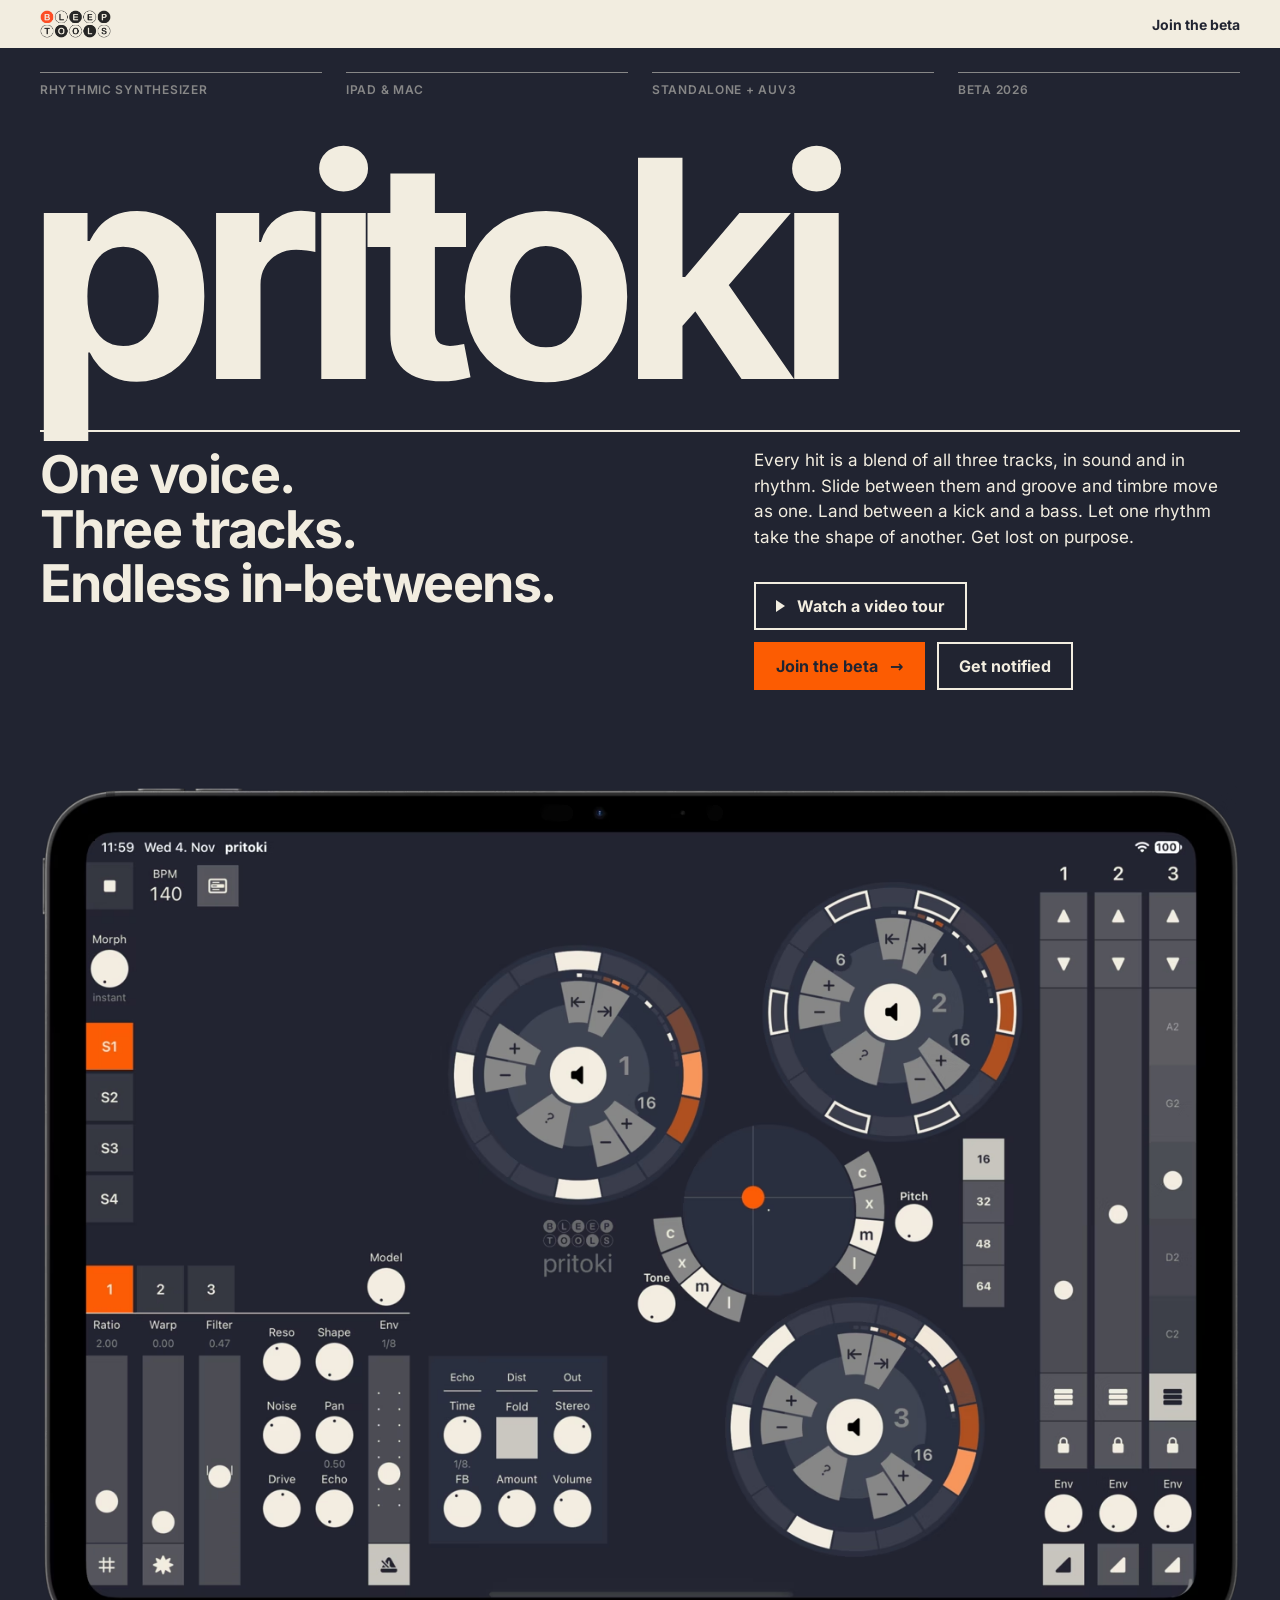
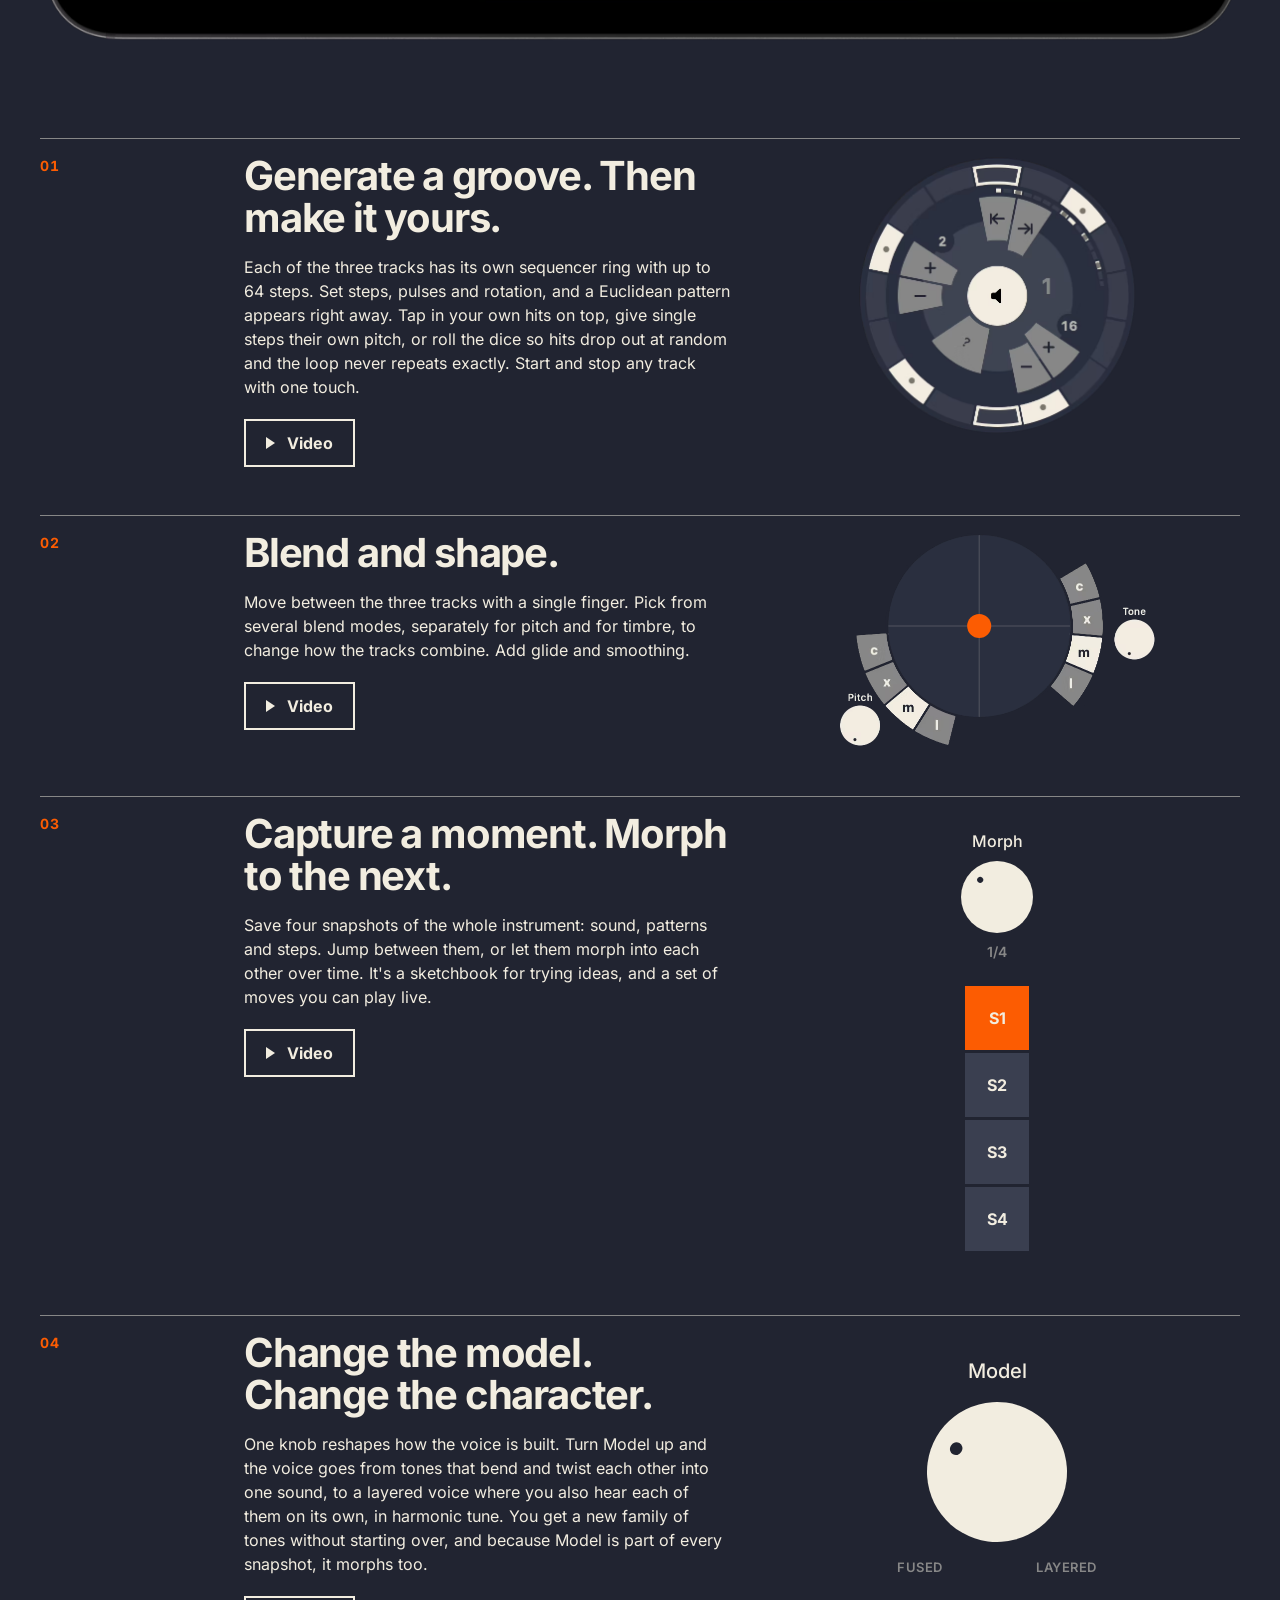
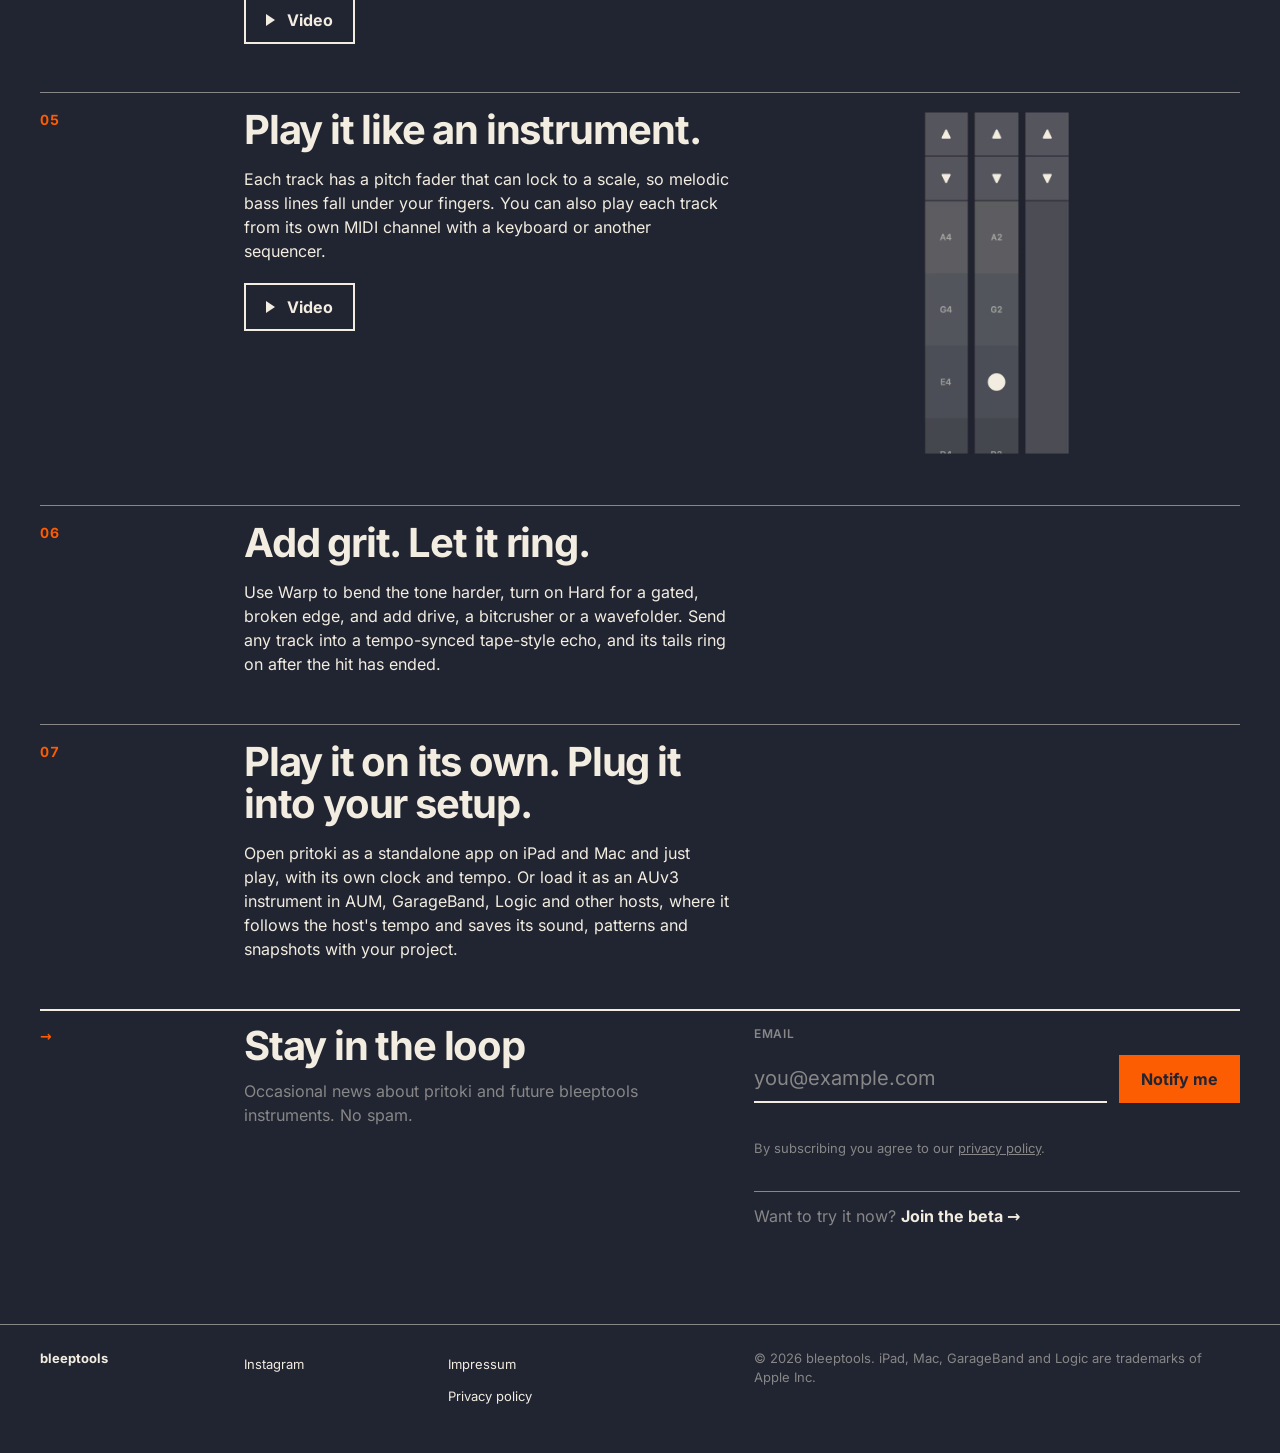
==== commit 5f98f561: "Video" ====
--- a/pritoki/index.html
+++ b/pritoki/index.html
@@ -49,6 +49,7 @@
         <p class="hero__tagline">One voice.<br>Three tracks.<br>Endless in&#8209;betweens.</p>
         <div class="hero__side">
           <p class="hero__intro">Every hit is a blend of all three tracks, in sound and in rhythm. Slide between them and groove and timbre move as one. Land between a kick and a bass. Let one rhythm take the shape of another. Get lost on purpose.</p>
+          <a class="btn btn--secondary btn--video hero__video" href="https://www.youtube.com/watch?v=d3cqOHQAK_I" data-video-start="0">Watch a video tour</a>
           <div class="hero__ctas">
                   <a class="btn btn--primary" href="https://testflight.apple.com/join/NV3zgBBt">Join the beta <span aria-hidden="true">→</span></a>
             <a class="btn btn--secondary" href="#signup">Get notified</a>
@@ -77,6 +78,7 @@
         <div class="feature__text">
           <h2 id="f-groove">Generate a groove. Then make it yours.</h2>
           <p>Each of the three tracks has its own sequencer ring with up to 64 steps. Set steps, pulses and rotation, and a Euclidean pattern appears right away. Tap in your own hits on top, give single steps their own pitch, or roll the dice so hits drop out at random and the loop never repeats exactly. Start and stop any track with one touch.</p>
+          <a class="btn btn--secondary btn--video feature__video" href="https://www.youtube.com/watch?v=d3cqOHQAK_I&amp;t=44s" data-video-start="44" aria-label="Video: Generate a groove">Video</a>
         </div>
         <div class="feature__visual">
           <picture>
@@ -92,6 +94,7 @@
         <div class="feature__text">
           <h2 id="f-blend">Blend and shape.</h2>
           <p>Move between the three tracks with a single finger. Pick from several blend modes, separately for pitch and for timbre, to change how the tracks combine. Add glide and smoothing.</p>
+          <a class="btn btn--secondary btn--video feature__video" href="https://www.youtube.com/watch?v=d3cqOHQAK_I&amp;t=430s" data-video-start="430" aria-label="Video: Blend and shape">Video</a>
         </div>
         <div class="feature__visual">
           <div class="blend">
@@ -132,6 +135,7 @@
         <div class="feature__text">
           <h2 id="f-capture">Capture a moment. Morph to the next.</h2>
           <p>Save four snapshots of the whole instrument: sound, patterns and steps. Jump between them, or let them morph into each other over time. It's a sketchbook for trying ideas, and a set of moves you can play live.</p>
+          <a class="btn btn--secondary btn--video feature__video" href="https://www.youtube.com/watch?v=d3cqOHQAK_I&amp;t=574s" data-video-start="574" aria-label="Video: Capture a moment">Video</a>
         </div>
         <div class="feature__visual">
           <div class="snap" role="img" aria-label="Morph knob next to four snapshot slots, S1 to S4">
@@ -155,6 +159,7 @@
         <div class="feature__text">
           <h2 id="f-model">Change the model. Change the character.</h2>
           <p>One knob reshapes how the voice is built. Turn Model up and the voice goes from tones that bend and twist each other into one sound, to a layered voice where you also hear each of them on its own, in harmonic tune. You get a new family of tones without starting over, and because Model is part of every snapshot, it morphs too.</p>
+          <a class="btn btn--secondary btn--video feature__video" href="https://www.youtube.com/watch?v=d3cqOHQAK_I&amp;t=707s" data-video-start="707" aria-label="Video: Change the model">Video</a>
         </div>
         <div class="feature__visual">
           <div class="model" role="img" aria-label="The Model knob, turning between fused and layered voices">
@@ -170,6 +175,7 @@
         <div class="feature__text">
           <h2 id="f-play">Play it like an instrument.</h2>
           <p>Each track has a pitch fader that can lock to a scale, so melodic bass lines fall under your fingers. You can also play each track from its own MIDI channel with a keyboard or another sequencer.</p>
+          <a class="btn btn--secondary btn--video feature__video" href="https://www.youtube.com/watch?v=d3cqOHQAK_I&amp;t=886s" data-video-start="886" aria-label="Video: Play it like an instrument">Video</a>
         </div>
         <div class="feature__visual">
           <picture>
@@ -241,6 +247,24 @@
     </div>
   </footer>
 
+  <!-- Video overlay. The YouTube player is only created after "Play video" (see pritoki.md §5.6). -->
+  <dialog class="video" aria-label="pritoki video tour">
+    <div class="video__bar">
+      <button class="video__close" type="button">Close <span aria-hidden="true">×</span></button>
+    </div>
+    <div class="video__notice">
+      <button class="video__play" type="button" autofocus>
+        <picture>
+          <source type="image/avif" srcset="img/video-thumbnail.avif">
+          <img src="img/video-thumbnail.png" width="1280" height="720" loading="lazy" alt="">
+        </picture>
+        <span class="btn btn--primary btn--video">Play video</span>
+      </button>
+      <p>Playing this video connects your browser to YouTube (Google) and transfers data such as your IP address, possibly to the USA. YouTube may also store information on your device. More in the <a href="../legal/privacy-en.html">privacy policy</a>.</p>
+    </div>
+    <div class="video__frame" hidden></div>
+  </dialog>
+
   <script src="js/main.js" defer></script>
 </body>
 </html>
--- a/pritoki/css/style.css
+++ b/pritoki/css/style.css
@@ -103,6 +103,13 @@
 .btn--secondary:hover {
   background: var(--c-ivory);
   color: var(--c-navy);
+}
+
+/* Play triangle for buttons that open the video overlay */
+.btn--video::before {
+  content: "";
+  border-block: .375em solid transparent;
+  border-inline-start: .6em solid currentColor;
 }
 
 /* ---------- Top bar ---------- */
@@ -192,6 +199,9 @@
   margin-top: 32px;
 }
 
+.hero__video { margin-top: 32px; }
+.hero__video + .hero__ctas { margin-top: 12px; }
+
 .hero__image { margin-top: 64px; }
 .hero__image img { width: 100%; }
 
@@ -225,6 +235,8 @@
   max-width: 52ch;
   margin-top: 16px;
 }
+
+.feature__video { margin-top: 20px; }
 
 .feature__visual {
   grid-column: 1 / -1;
@@ -357,9 +369,103 @@
   color: var(--c-muted);
 }
 
+/* ---------- Video overlay ---------- */
+
+html:has(.video[open]) { overflow: hidden; }
+
+/* As wide as the content, but always short enough for bar + 16:9 video + note to fit */
+.video {
+  width: min(100vw - 2 * var(--gutter), var(--max), (100dvh - 170px) * 16 / 9);
+  max-width: none;
+  max-height: 100dvh;
+  padding: 0;
+  border: 0;
+  background: transparent;
+  color: var(--c-ivory);
+}
+.video::backdrop { background: rgba(0, 0, 0, .85); }
+
+.video__bar {
+  display: flex;
+  justify-content: flex-end;
+}
+
+.video__close {
+  min-height: 44px;
+  padding: 0;
+  border: 0;
+  background: none;
+  color: inherit;
+  font: inherit;
+  font-weight: 700;
+  cursor: pointer;
+}
+.video__close:hover { color: var(--c-accent); }
+
+.video__notice { background: var(--c-navy); }
+.video__notice[hidden] { display: none; }
+
+/* The thumbnail is hosted on this site: nothing loads from YouTube before the click */
+.video__play {
+  position: relative;
+  display: grid;
+  place-items: center;
+  width: 100%;
+  padding: 0;
+  border: 0;
+  background: none;
+  font: inherit;
+  cursor: pointer;
+}
+.video__play picture { grid-area: 1 / 1; width: 100%; }
+.video__play img { width: 100%; }
+/* Bottom right: clear of the words in the thumbnail */
+.video__play .btn {
+  grid-area: 1 / 1;
+  place-self: end;
+  position: relative;
+  min-height: 36px;
+  margin: 8px;
+  padding: 0 12px;
+  font-size: .875rem;
+}
+.video__play:hover .btn { background: var(--c-ivory); }
+
+/* The dialog clips outlines around its edge, so the ring goes on the inner button */
+.video__play:focus-visible { outline: none; }
+.video__play:focus-visible .btn {
+  outline: 2px solid var(--c-ivory);
+  outline-offset: 3px;
+}
+
+.video__notice p {
+  max-width: 72ch;
+  padding: 12px 16px;
+  font-size: .875rem;
+}
+.video__notice a:hover { color: var(--c-accent); }
+
+.video__frame {
+  aspect-ratio: 16 / 9;
+  background: #000;
+}
+.video__frame iframe {
+  display: block;
+  width: 100%;
+  height: 100%;
+  border: 0;
+}
+
 /* ---------- md: 768px ---------- */
 
 @media (min-width: 768px) {
+  .video__play .btn {
+    min-height: 48px;
+    margin: 24px;
+    padding: 0 20px;
+    font-size: 1rem;
+  }
+
   :root {
     --gutter: 24px;
     --col-gap: 24px;
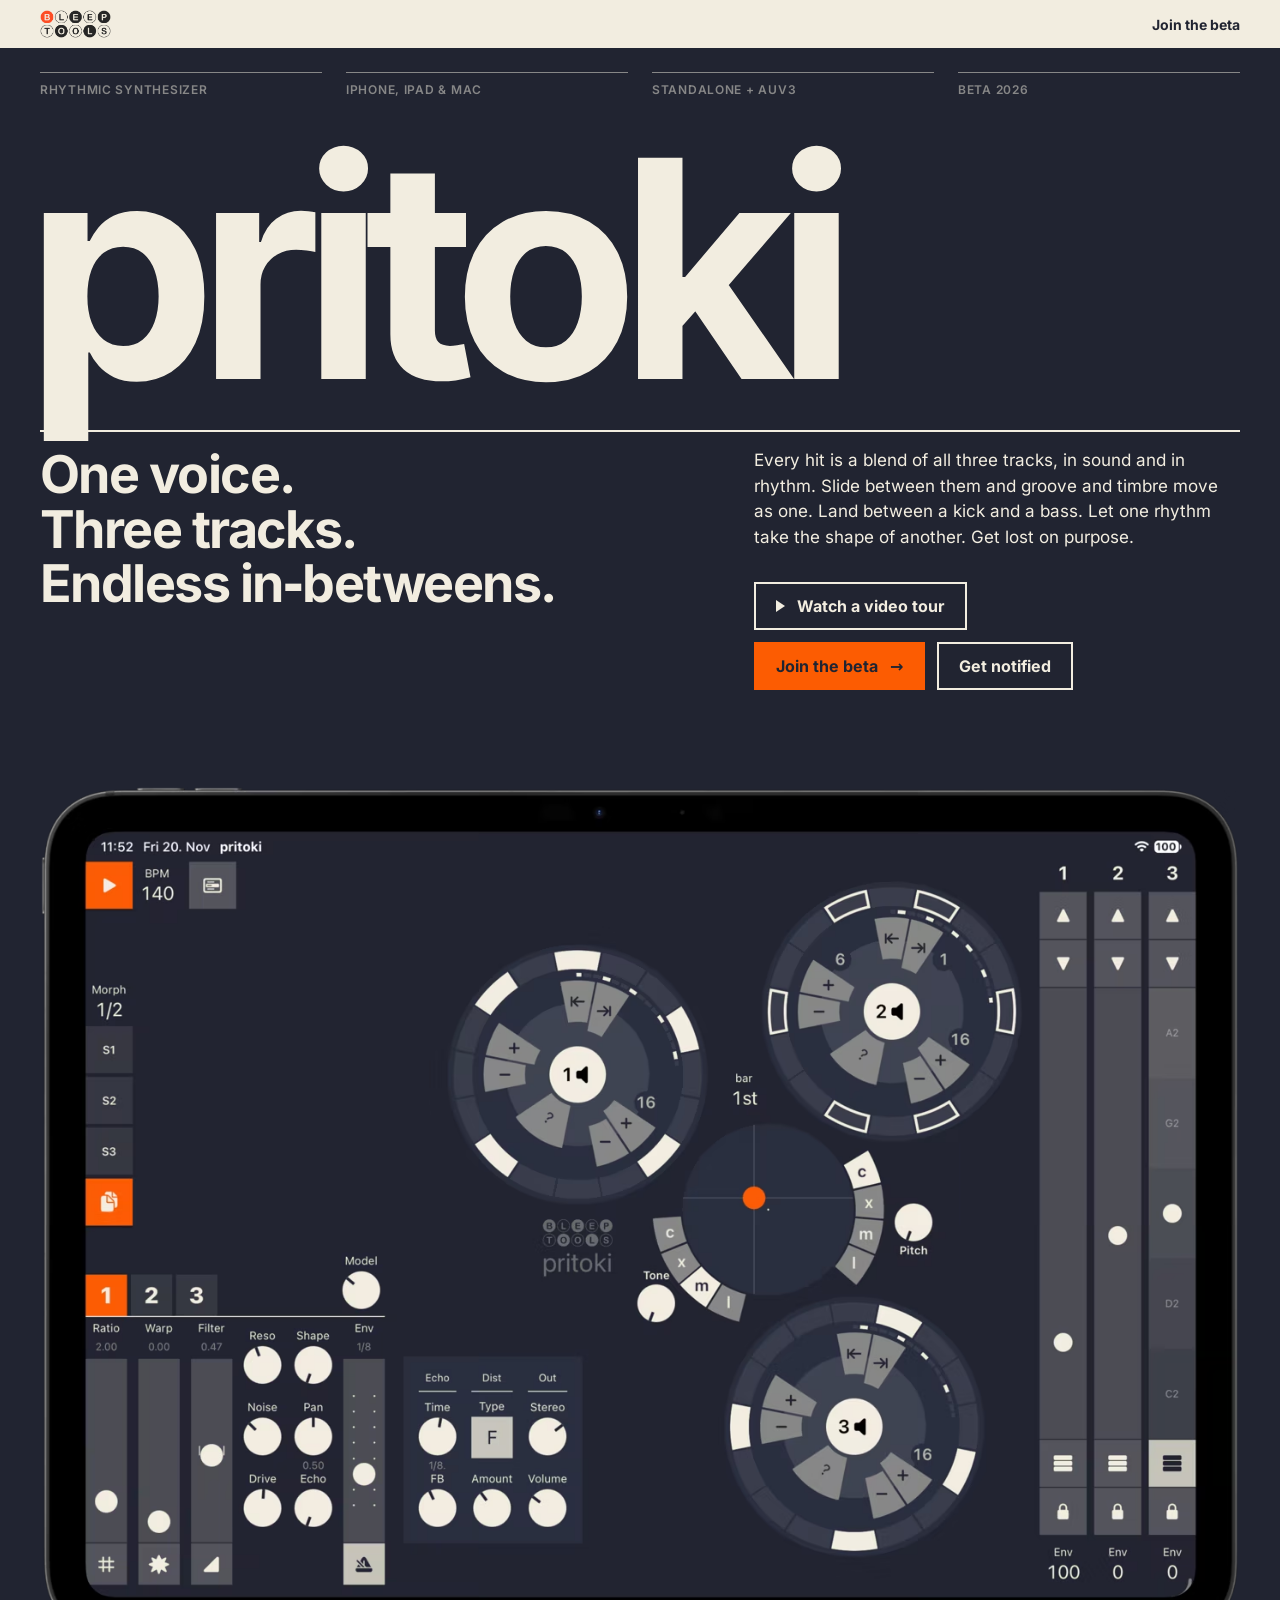
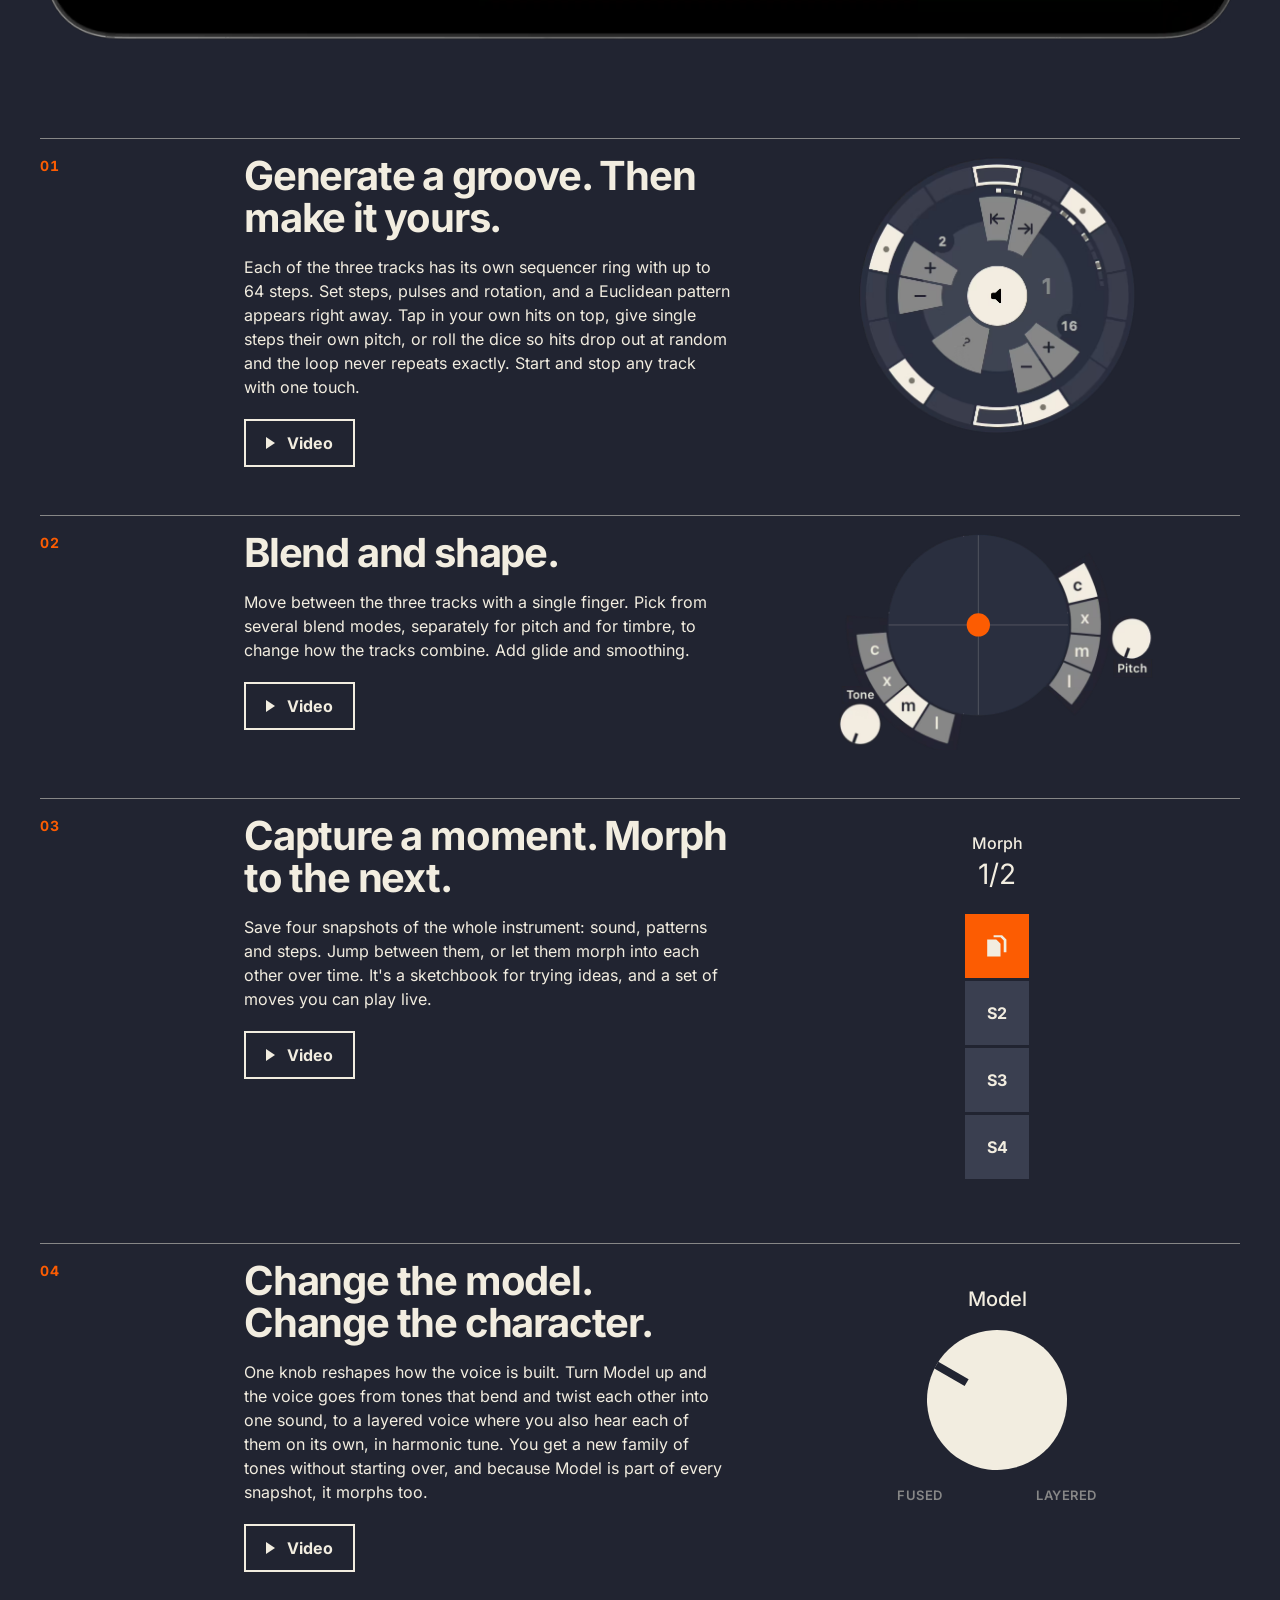
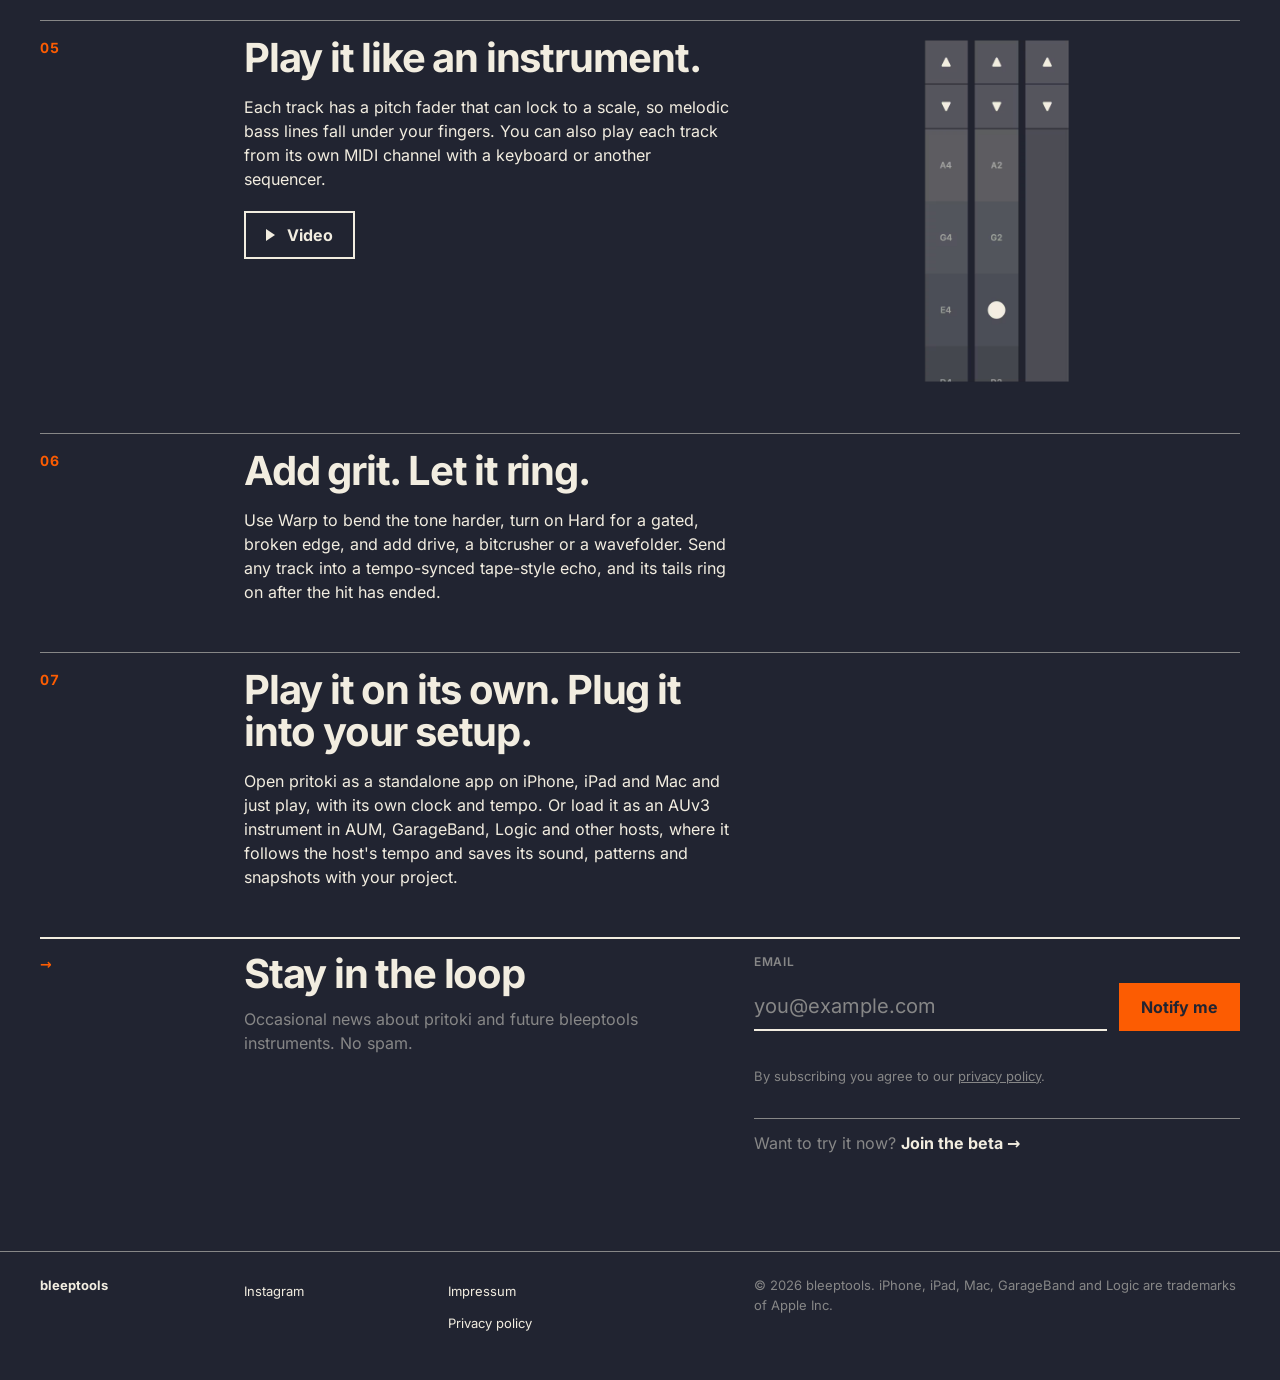
==== commit 49c43b6a: "Update for iPhone" ====
--- a/pritoki/index.html
+++ b/pritoki/index.html
@@ -3,8 +3,8 @@
 <head>
   <meta charset="utf-8">
   <meta name="viewport" content="width=device-width, initial-scale=1">
-  <title>pritoki: rhythmic synthesizer for iPad &amp; Mac (AUv3) · bleeptools</title>
-  <meta name="description" content="pritoki is a rhythmic synthesizer for iPad and Mac, standalone and AUv3. One voice, three tracks, endless in-betweens: every hit is a blend of all three tracks, in sound and in rhythm.">
+  <title>pritoki: rhythmic synthesizer for iPhone, iPad &amp; Mac (AUv3) · bleeptools</title>
+  <meta name="description" content="pritoki is a rhythmic synthesizer for iPhone, iPad and Mac, standalone and AUv3. One voice, three tracks, endless in-betweens: every hit is a blend of all three tracks, in sound and in rhythm.">
   <meta name="theme-color" content="#212431">
   <meta name="color-scheme" content="dark">
 
@@ -12,7 +12,7 @@
   <meta property="og:type" content="website">
   <meta property="og:url" content="https://bleep.tools/pritoki/">
   <meta property="og:title" content="pritoki: One voice. Three tracks. Endless in-betweens.">
-  <meta property="og:description" content="A rhythmic synthesizer for iPad and Mac, standalone and AUv3. Every hit is a blend of all three tracks, in sound and in rhythm.">
+  <meta property="og:description" content="A rhythmic synthesizer for iPhone, iPad and Mac, standalone and AUv3. Every hit is a blend of all three tracks, in sound and in rhythm.">
   <meta property="og:image" content="https://bleep.tools/pritoki/img/og.png">
   <meta property="og:image:width" content="1200">
   <meta property="og:image:height" content="630">
@@ -38,7 +38,7 @@
     <section class="hero wrap" aria-labelledby="hero-title">
       <ul class="meta" aria-label="At a glance">
         <li>Rhythmic synthesizer</li>
-        <li>iPad &amp; Mac</li>
+        <li>iPhone, iPad &amp; Mac</li>
         <li>Standalone + AUv3</li>
         <li>Beta 2026</li>
       </ul>
@@ -100,24 +100,24 @@
           <div class="blend">
             <picture>
               <source type="image/avif" srcset="img/blend-and-shape.avif">
-              <img class="feature__img" src="img/blend-and-shape.png" width="638" height="432" loading="lazy"
+              <img class="feature__img" src="img/blend-and-shape.png" width="660" height="450" loading="lazy"
                    alt="The XY blend pad with separate blend mode selectors and knobs for pitch and tone">
             </picture>
             <!-- Moving XY cursor over the screenshot, in the image's pixel coordinates -->
-            <svg class="blend__pad" viewBox="0 0 638 432" aria-hidden="true">
+            <svg class="blend__pad" viewBox="0 0 660 450" aria-hidden="true">
               <defs>
-                <clipPath id="blend-clip"><circle cx="283.5" cy="187.5" r="181"/></clipPath>
+                <clipPath id="blend-clip"><circle cx="291.5" cy="191.75" r="185"/></clipPath>
               </defs>
               <!-- Covers the dot and hairlines baked into the screenshot -->
-              <circle cx="283.5" cy="187.5" r="181" fill="#2A2F3F"/>
+              <circle cx="291.5" cy="191.75" r="185" fill="#2A2F3F"/>
               <g clip-path="url(#blend-clip)">
-                <g transform="translate(283.5 187.5)">
+                <g transform="translate(291.5 191.75)">
                   <g class="blend__x">
                     <g class="blend__y">
                       <path d="M0 -400V400M-400 0H400" stroke="#525560" stroke-width="2"/>
                     </g>
                   </g>
-                  <circle r="3" fill="#F2EDE0"/>
+                  <circle r="2" fill="#F2EDE0"/>
                   <g class="blend__x">
                     <g class="blend__y">
                       <circle r="24" fill="#FC5C02"/>
@@ -138,17 +138,22 @@
           <a class="btn btn--secondary btn--video feature__video" href="https://www.youtube.com/watch?v=d3cqOHQAK_I&amp;t=574s" data-video-start="574" aria-label="Video: Capture a moment">Video</a>
         </div>
         <div class="feature__visual">
-          <div class="snap" role="img" aria-label="Morph knob next to four snapshot slots, S1 to S4">
+          <div class="snap" role="img" aria-label="Morph value above four snapshot slots, S1 to S4; the selected one is orange and shows a copy icon">
+            <svg class="snap__defs" aria-hidden="true">
+              <symbol id="snap-copy" viewBox="0 0 24 24">
+                <path d="M9 2h8l4 4v12h-2.5V7l-3-3H9z"/>
+                <path d="M3 6h8.5l4 4v12H3z"/>
+              </symbol>
+            </svg>
             <div class="snap__morph">
               <span class="ctl-label">Morph</span>
-              <span class="knob" style="--a: 135deg"></span>
-              <span class="ctl-value">1/4</span>
+              <span class="snap__value">1/2</span>
             </div>
             <div class="snap__slots">
-              <span class="snap__slot">S1</span>
-              <span class="snap__slot">S2</span>
-              <span class="snap__slot">S3</span>
-              <span class="snap__slot">S4</span>
+              <span class="snap__slot"><span>S1</span><svg><use href="#snap-copy"/></svg></span>
+              <span class="snap__slot"><span>S2</span><svg><use href="#snap-copy"/></svg></span>
+              <span class="snap__slot"><span>S3</span><svg><use href="#snap-copy"/></svg></span>
+              <span class="snap__slot"><span>S4</span><svg><use href="#snap-copy"/></svg></span>
             </div>
           </div>
         </div>
@@ -199,7 +204,7 @@
         <span class="feature__index" aria-hidden="true">07</span>
         <div class="feature__text">
           <h2 id="f-setup">Play it on its own. Plug it into your setup.</h2>
-          <p>Open pritoki as a standalone app on iPad and Mac and just play, with its own clock and tempo. Or load it as an AUv3 instrument in AUM, GarageBand, Logic and other hosts, where it follows the host's tempo and saves its sound, patterns and snapshots with your project.</p>
+          <p>Open pritoki as a standalone app on iPhone, iPad and Mac and just play, with its own clock and tempo. Or load it as an AUv3 instrument in AUM, GarageBand, Logic and other hosts, where it follows the host's tempo and saves its sound, patterns and snapshots with your project.</p>
         </div>
         <!-- TODO: add a feature__visual here once the "Play it on its own" asset exists -->
       </section>
@@ -243,7 +248,7 @@
         <li><a href="../legal/imprint-en.html">Impressum</a></li>
         <li><a href="../legal/privacy-en.html">Privacy policy</a></li>
       </ul>
-      <p class="footer__fine">© 2026 bleeptools. iPad, Mac, GarageBand and Logic are trademarks of Apple Inc.</p>
+      <p class="footer__fine">© 2026 bleeptools. iPhone, iPad, Mac, GarageBand and Logic are trademarks of Apple Inc.</p>
     </div>
   </footer>
 
--- a/pritoki/css/style.css
+++ b/pritoki/css/style.css
@@ -532,14 +532,8 @@
   color: #F2EDE0;
 }
 
-.ctl-value {
-  color: #878787;
-  font-size: .875rem;
-  font-weight: 600;
-}
-
-/* Knob: ivory disc with an indicator dot; --a rotates the dot
-   clockwise from 6 o'clock (45deg = min, 315deg = max). */
+/* Knob: ivory disc with a dark tick running in from the edge; --a rotates
+   the tick clockwise from 6 o'clock (45deg = min, 315deg = max). */
 .knob {
   position: relative;
   display: block;
@@ -553,10 +547,9 @@
   content: "";
   position: absolute;
   left: 50%;
-  bottom: 12%;
-  width: 9%;
-  aspect-ratio: 1;
-  border-radius: 50%;
+  bottom: 0;
+  width: 5.5%;
+  height: 25%;
   background: #212431;
   transform: translateX(-50%);
 }
@@ -573,7 +566,13 @@
   display: flex;
   flex-direction: column;
   align-items: center;
-  gap: 8px;
+  gap: 4px;
+}
+
+.snap__value {
+  color: #F2EDE0;
+  font-size: 1.75rem;
+  line-height: 1.1;
 }
 
 .snap__slots {
@@ -582,6 +581,9 @@
   overflow: hidden;
 }
 
+.snap__defs { position: absolute; width: 0; height: 0; }
+
+/* Label and copy icon share the slot; the selected slot is orange and shows the icon */
 .snap__slot {
   display: grid;
   place-items: center;
@@ -591,18 +593,43 @@
   color: #F2EDE0;
   font-weight: 700;
 }
+.snap__slot > * { grid-area: 1 / 1; }
+.snap__slot svg {
+  width: 40%;
+  aspect-ratio: 1;
+  fill: currentColor;
+  opacity: 0;
+}
 .snap__slot:first-child { background: #FC5C02; }
-
+.snap__slot:first-child > span { opacity: 0; }
+.snap__slot:first-child svg { opacity: 1; }
+
+/* The selection moves S1 → S2 → S3 → S4, 2.5s each */
 @keyframes snap-active {
   0%, 22% { background: #FC5C02; }
   25%, 97% { background: #3A3F50; }
   100% { background: #FC5C02; }
 }
+@keyframes snap-label {
+  0%, 22% { opacity: 0; }
+  25%, 97% { opacity: 1; }
+  100% { opacity: 0; }
+}
+@keyframes snap-icon {
+  0%, 22% { opacity: 1; }
+  25%, 97% { opacity: 0; }
+  100% { opacity: 1; }
+}
 
 .snap__slot { animation: snap-active 10s linear infinite; }
-.snap__slot:nth-child(2) { animation-delay: -7.5s; }
-.snap__slot:nth-child(3) { animation-delay: -5s; }
-.snap__slot:nth-child(4) { animation-delay: -2.5s; }
+.snap__slot > span { animation: snap-label 10s linear infinite; }
+.snap__slot svg { animation: snap-icon 10s linear infinite; }
+.snap__slot:nth-child(2),
+.snap__slot:nth-child(2) > * { animation-delay: -7.5s; }
+.snap__slot:nth-child(3),
+.snap__slot:nth-child(3) > * { animation-delay: -5s; }
+.snap__slot:nth-child(4),
+.snap__slot:nth-child(4) > * { animation-delay: -2.5s; }
 
 /* Model knob */
 .model {
@@ -639,7 +666,7 @@
 
 /* Blend pad: the cursor (orange dot + hairlines) drifts around the pad on two
    axes with different periods; the small center dot stays put. Offsets are in
-   the screenshot's pixels and stay within 105px of the center (pad radius 182,
+   the screenshot's pixels and stay within 105px of the center (pad radius 186,
    dot radius 24). */
 .blend {
   position: relative;
@@ -675,6 +702,7 @@
 
 @media (prefers-reduced-motion: reduce) {
   .snap__slot,
+  .snap__slot > *,
   .knob--lg,
   .blend__x,
   .blend__y { animation: none; }
